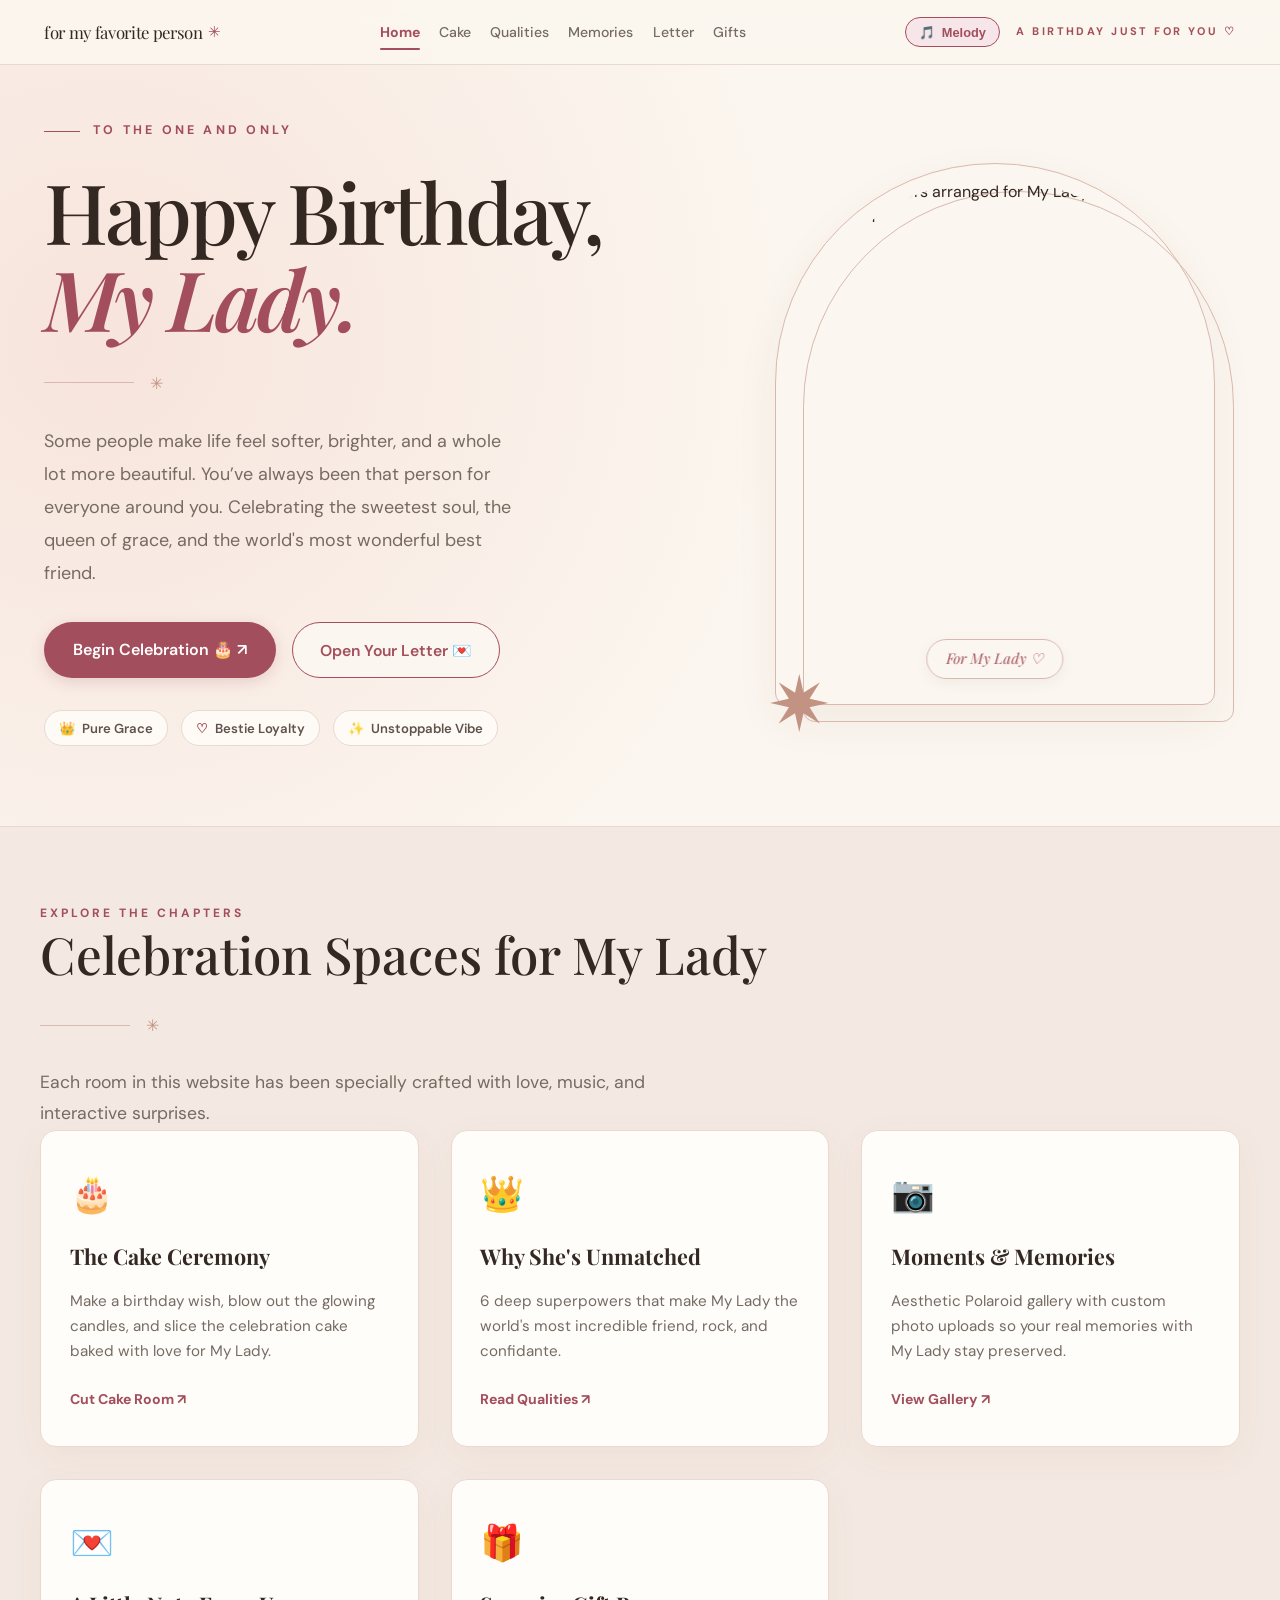
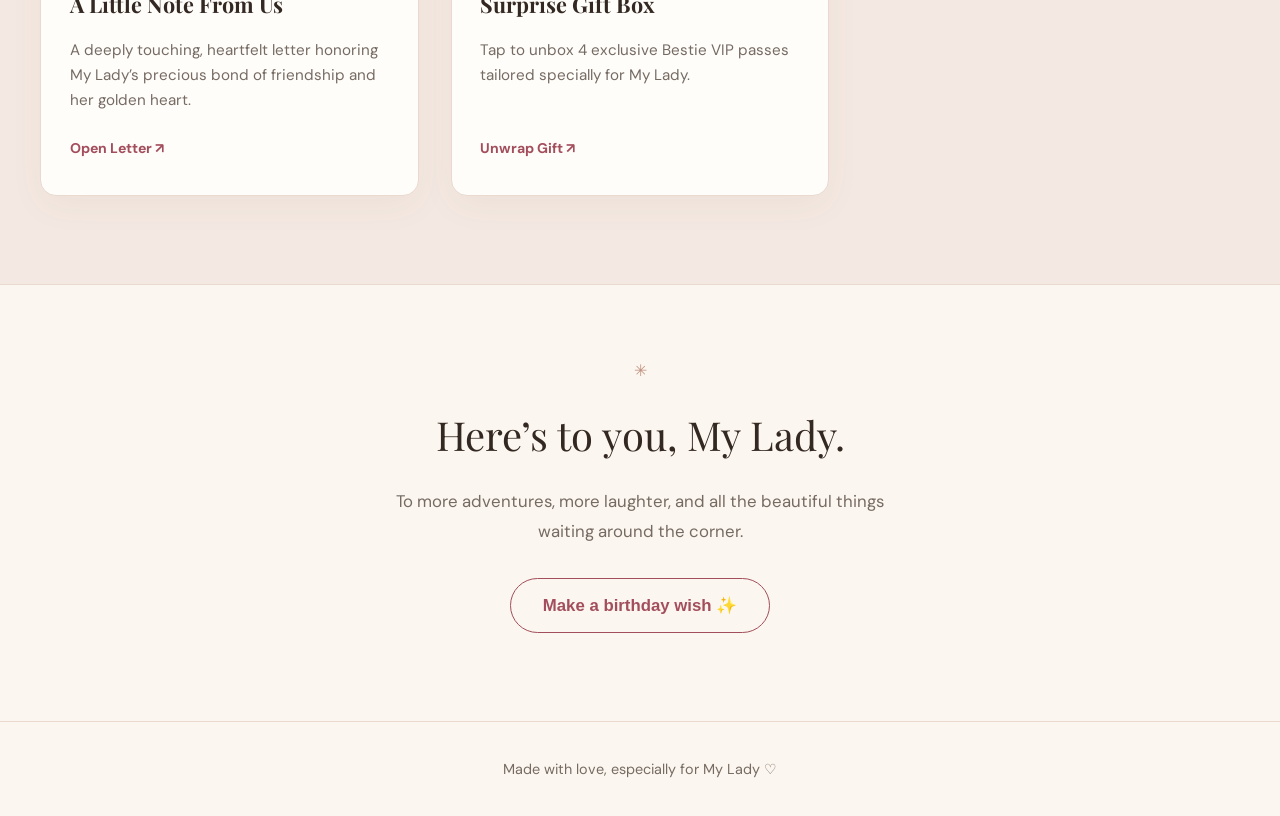
==== index.html @ 74919d21 "Remove wishing wall section and update navigation and finale" ====
<!DOCTYPE html>
<html lang="en">
<head>
  <meta charset="UTF-8">
  <meta name="viewport" content="width=device-width, initial-scale=1.0">
  <title>Happy Birthday, My Lady ✳</title>
  <link rel="preconnect" href="https://fonts.googleapis.com">
  <link rel="preconnect" href="https://fonts.gstatic.com" crossorigin>
  <link href="https://fonts.googleapis.com/css2?family=DM+Sans:ital,wght@0,400;0,500;0,600;0,700;1,400&family=Playfair+Display:ital,wght@0,400;0,500;0,600;0,700;1,400;1,600&family=Great+Vibes&display=swap" rel="stylesheet">
  <link rel="stylesheet" href="style.css">
</head>
<body class="page-body">

  <!-- Confetti Canvas -->
  <canvas id="confettiCanvas"></canvas>

  <div class="page-shell">
    <!-- Header -->
    <header class="site-header">
      <div class="header-inner">
        <a href="index.html" class="wordmark">
          <span class="display">for my favorite person</span>
          <span class="ornament-inline">✳</span>
        </a>
        
        <nav class="nav-menu">
          <a href="index.html" class="active">Home</a>
          <a href="cake.html">Cake</a>
          <a href="reasons.html">Qualities</a>
          <a href="gallery.html">Memories</a>
          <a href="letter.html">Letter</a>
          <a href="gifts.html">Gifts</a>
        </nav>

        <div class="header-actions">
          <button id="musicToggleBtn" class="btn-music" title="Play Birthday Music" aria-label="Toggle Music">
            <span id="musicIcon">🎵</span>
            <span class="music-label">Melody</span>
            <span class="sound-wave" id="soundWave">
              <span></span><span></span><span></span><span></span>
            </span>
          </button>
          <span class="header-occasion">A birthday just for you ♡</span>
        </div>
      </div>
    </header>

    <main>
      <!-- Hero Section -->
      <section class="hero-section" aria-labelledby="hero-title">
        <div class="hero-left">
          <div class="eyebrow-container">
            <span class="eyebrow-line" aria-hidden="true"></span>
            <p class="hero-eyebrow">To the one and only</p>
          </div>

          <h1 id="hero-title" class="display hero-title">
            Happy Birthday, <br>
            <span class="highlight-title">My Lady.</span>
          </h1>

          <div class="divider-ornament" aria-hidden="true">
            <span class="divider-line"></span>
            <span class="ornament">✳</span>
          </div>

          <p class="hero-description">
            Some people make life feel softer, brighter, and a whole lot more beautiful. You’ve always been that person for everyone around you. Celebrating the sweetest soul, the queen of grace, and the world's most wonderful best friend.
          </p>

          <div class="hero-actions">
            <a href="cake.html" class="btn-primary">
              Begin Celebration 🎂 ↗
            </a>
            <a href="letter.html" class="btn-outline">
              Open Your Letter 💌
            </a>
          </div>

          <!-- Feature Highlights / Badges -->
          <div class="hero-stats">
            <div class="stat-pill">
              <span class="stat-icon">👑</span>
              <span class="stat-text">Pure Grace</span>
            </div>
            <div class="stat-pill">
              <span class="stat-icon">♡</span>
              <span class="stat-text">Bestie Loyalty</span>
            </div>
            <div class="stat-pill">
              <span class="stat-icon">✨</span>
              <span class="stat-text">Unstoppable Vibe</span>
            </div>
          </div>
        </div>

        <div class="hero-right">
          <div class="photo-frame-container">
            <div class="photo-frame">
              <img 
                src="https://images.pexels.com/photos/931177/pexels-photo-931177.jpeg?auto=compress&cs=tinysrgb&w=1280" 
                alt="Soft pink flowers arranged for My Lady's birthday celebration" 
                class="hero-photo"
              >
              <div class="photo-badge">
                <span>For My Lady ♡</span>
              </div>
            </div>
            <span class="floating-star-ornament" aria-hidden="true">✷</span>
          </div>
        </div>
      </section>

      <!-- Celebration Chapters Hub -->
      <section class="hub-section">
        <div class="section-container">
          <div class="section-header">
            <span class="section-kicker">EXPLORE THE CHAPTERS</span>
            <h2 class="display section-title">Celebration Spaces for My Lady</h2>
            <div class="divider-ornament">
              <span class="divider-line"></span>
              <span class="ornament">✳</span>
            </div>
            <p class="section-subtitle">
              Each room in this website has been specially crafted with love, music, and interactive surprises.
            </p>
          </div>

          <div class="hub-grid">
            <!-- Room 1 -->
            <a href="cake.html" class="hub-card">
              <span class="hub-card-icon">🎂</span>
              <h3 class="display hub-card-title">The Cake Ceremony</h3>
              <p class="hub-card-desc">
                Make a birthday wish, blow out the glowing candles, and slice the celebration cake baked with love for My Lady.
              </p>
              <span class="hub-card-action">Cut Cake Room ↗</span>
            </a>

            <!-- Room 2 -->
            <a href="reasons.html" class="hub-card">
              <span class="hub-card-icon">👑</span>
              <h3 class="display hub-card-title">Why She's Unmatched</h3>
              <p class="hub-card-desc">
                6 deep superpowers that make My Lady the world's most incredible friend, rock, and confidante.
              </p>
              <span class="hub-card-action">Read Qualities ↗</span>
            </a>

            <!-- Room 3 -->
            <a href="gallery.html" class="hub-card">
              <span class="hub-card-icon">📷</span>
              <h3 class="display hub-card-title">Moments & Memories</h3>
              <p class="hub-card-desc">
                Aesthetic Polaroid gallery with custom photo uploads so your real memories with My Lady stay preserved.
              </p>
              <span class="hub-card-action">View Gallery ↗</span>
            </a>

            <!-- Room 4 -->
            <a href="letter.html" class="hub-card">
              <span class="hub-card-icon">💌</span>
              <h3 class="display hub-card-title">A Little Note From Us</h3>
              <p class="hub-card-desc">
                A deeply touching, heartfelt letter honoring My Lady’s precious bond of friendship and her golden heart.
              </p>
              <span class="hub-card-action">Open Letter ↗</span>
            </a>

            <!-- Room 5 -->
            <a href="gifts.html" class="hub-card">
              <span class="hub-card-icon">🎁</span>
              <h3 class="display hub-card-title">Surprise Gift Box</h3>
              <p class="hub-card-desc">
                Tap to unbox 4 exclusive Bestie VIP passes tailored specially for My Lady.
              </p>
              <span class="hub-card-action">Unwrap Gift ↗</span>
            </a>
          </div>
        </div>
      </section>

      <!-- Closing Wish Banner -->
      <section class="closing-banner">
        <div class="section-container text-center">
          <span class="ornament text-5xl" aria-hidden="true">✳</span>
          <h2 class="display closing-title">Here’s to you, My Lady.</h2>
          <p class="closing-desc">
            To more adventures, more laughter, and all the beautiful things waiting around the corner.
          </p>
          <button id="celebrate-button" type="button" class="btn-outline btn-wish-big">
            Make a birthday wish ✨
          </button>
        </div>
      </section>
    </main>

    <!-- Footer -->
    <footer class="site-footer">
      <div class="footer-inner">
        <p class="footer-note">Made with love, especially for My Lady ♡</p>
      </div>
    </footer>
  </div>

  <script src="script.js"></script>
</body>
</html>
---- style.css ----
/* ==========================================================================
   Happy Birthday, My Lady - Multi-Page Editorial Theme
   Palette: Warm Linen, Cream Paper, Vintage Dusty Rose (#a34e5c), Espresso Ink (#342822)
   ========================================================================== */

:root {
  --ink: #342822;
  --muted: #766b63;
  --muted-dark: #5f524b;
  --rose: #a34e5c;
  --rose-hover: #8f3f4c;
  --rose-soft: #f7e6e9;
  --cream: #fbf6ef;
  --cream-paper: #fffdf9;
  --cream-section: #f4e9e2;
  --line: #e9d9cf;
  --line-strong: #d9b9af;
  --ornament-gold: #c29282;
  --sand: #f4e8db;
  --peach: #f7e4dc;

  --font-serif: 'Playfair Display', Georgia, serif;
  --font-sans: 'DM Sans', -apple-system, BlinkMacSystemFont, 'Segoe UI', Roboto, sans-serif;
  --font-hand: 'Great Vibes', cursive;

  --shadow-subtle: 0 10px 35px rgba(103, 58, 49, 0.05);
  --shadow-letter: 0 24px 75px rgba(103, 58, 49, 0.075);
  --shadow-card: 0 16px 45px rgba(84, 53, 44, 0.06);
}

* {
  margin: 0;
  padding: 0;
  box-sizing: border-box;
}

html {
  scroll-behavior: smooth;
  font-family: var(--font-sans);
  background-color: var(--cream);
  color: var(--ink);
}

body.page-body {
  margin: 0;
  color: var(--ink);
  background-color: var(--cream);
  overflow-x: hidden;
  line-height: 1.6;
}

.page-shell {
  width: 100%;
  min-height: 100vh;
  background-color: var(--cream);
  background-image: radial-gradient(circle at 8% 14%, var(--peach) 0, transparent 29%),
                    radial-gradient(circle at 94% 72%, var(--sand) 0, transparent 34%);
  position: relative;
  display: flex;
  flex-direction: column;
}

/* Typography Helpers */
.display {
  font-family: var(--font-serif);
}

.ornament {
  font-family: var(--font-serif);
  color: var(--ornament-gold);
}

.ornament-inline {
  color: var(--rose);
  font-size: 0.9em;
  margin-left: 0.35rem;
}

/* Canvas Confetti */
#confettiCanvas {
  position: fixed;
  inset: 0;
  width: 100vw;
  height: 100vh;
  pointer-events: none;
  z-index: 9999;
}

/* DOM Falling Confetti Pieces */
.confetti-piece {
  position: fixed;
  top: -25px;
  width: 9px;
  height: 15px;
  z-index: 9999;
  pointer-events: none;
  animation: fall var(--duration) linear forwards;
}

@keyframes fall {
  to {
    transform: translate3d(var(--drift), calc(100vh + 60px), 0) rotate(var(--spin));
    opacity: 0;
  }
}

/* ==========================================================================
   Header & Navigation
   ========================================================================== */
.site-header {
  width: 100%;
  position: sticky;
  top: 0;
  z-index: 100;
  background: rgba(251, 246, 239, 0.94);
  backdrop-filter: blur(14px);
  -webkit-backdrop-filter: blur(14px);
  border-bottom: 1px solid var(--line);
}

.header-inner {
  max-width: 1240px;
  margin: 0 auto;
  padding: 1rem 1.5rem;
  display: flex;
  align-items: center;
  justify-content: space-between;
  gap: 1.5rem;
}

.wordmark {
  font-size: 1.05rem;
  color: var(--ink);
  letter-spacing: -0.02em;
  display: flex;
  align-items: center;
  text-decoration: none;
}

.nav-menu {
  display: flex;
  align-items: center;
  gap: 1.2rem;
}

.nav-menu a {
  color: var(--muted);
  text-decoration: none;
  font-size: 0.88rem;
  font-weight: 500;
  transition: all 0.2s ease;
  position: relative;
  padding: 0.3rem 0;
}

.nav-menu a:hover {
  color: var(--rose);
}

.nav-menu a.active {
  color: var(--rose);
  font-weight: 700;
}

.nav-menu a.active::after {
  content: '';
  position: absolute;
  bottom: -2px;
  left: 0;
  right: 0;
  height: 2px;
  background: var(--rose);
  border-radius: 2px;
}

.header-actions {
  display: flex;
  align-items: center;
  gap: 1rem;
}

.header-occasion {
  text-transform: uppercase;
  letter-spacing: 0.22em;
  font-size: 11px;
  font-weight: 700;
  color: var(--rose);
}

.btn-music {
  display: inline-flex;
  align-items: center;
  gap: 0.4rem;
  background: var(--rose-soft);
  color: var(--rose);
  border: 1px solid var(--rose);
  padding: 0.4rem 0.85rem;
  border-radius: 9999px;
  font-size: 0.8rem;
  font-weight: 600;
  cursor: pointer;
  transition: all 0.2s ease;
}

.btn-music:hover {
  background: var(--rose);
  color: #fff;
}

.sound-wave {
  display: none;
  align-items: flex-end;
  gap: 2px;
  height: 10px;
}

.sound-wave.playing {
  display: flex;
}

.sound-wave span {
  width: 2px;
  background: currentColor;
  border-radius: 1px;
  animation: wavePulse 0.8s infinite ease-in-out;
}

.sound-wave span:nth-child(1) { height: 4px; animation-delay: 0.1s; }
.sound-wave span:nth-child(2) { height: 9px; animation-delay: 0.3s; }
.sound-wave span:nth-child(3) { height: 10px; animation-delay: 0.2s; }
.sound-wave span:nth-child(4) { height: 5px; animation-delay: 0.4s; }

@keyframes wavePulse {
  0%, 100% { transform: scaleY(0.4); }
  50% { transform: scaleY(1.2); }
}

/* ==========================================================================
   Hero Section (Home)
   ========================================================================== */
.hero-section {
  max-width: 1240px;
  margin: 0 auto;
  padding: 3.5rem 1.5rem 5rem;
  display: grid;
  grid-template-columns: 1.15fr 0.85fr;
  align-items: center;
  gap: 3.5rem;
}

.eyebrow-container {
  display: flex;
  align-items: center;
  gap: 0.8rem;
  margin-bottom: 1.6rem;
}

.eyebrow-line {
  height: 1px;
  width: 36px;
  background-color: var(--rose);
}

.hero-eyebrow {
  text-transform: uppercase;
  letter-spacing: 0.26em;
  font-size: 0.78rem;
  font-weight: 700;
  color: var(--rose);
}

.hero-title {
  font-size: clamp(3rem, 6.5vw, 5.5rem);
  line-height: 1.05;
  letter-spacing: -0.04em;
  color: var(--ink);
  font-weight: 500;
}

.highlight-title {
  color: var(--rose);
  font-style: italic;
  font-weight: 600;
}

.divider-ornament {
  display: flex;
  align-items: center;
  gap: 1rem;
  margin: 1.8rem 0;
}

.divider-line {
  height: 1px;
  width: 90px;
  background-color: var(--line-strong);
}

.hero-description {
  max-width: 480px;
  font-size: 1.12rem;
  line-height: 1.85;
  color: var(--muted);
  margin-bottom: 2rem;
}

.hero-actions {
  display: flex;
  align-items: center;
  gap: 1rem;
  flex-wrap: wrap;
}

.btn-primary {
  background: var(--rose);
  color: #fff;
  text-decoration: none;
  padding: 0.95rem 1.8rem;
  border-radius: 9999px;
  font-weight: 600;
  font-size: 1rem;
  border: none;
  cursor: pointer;
  display: inline-flex;
  align-items: center;
  justify-content: center;
  transition: transform 0.2s ease, background-color 0.2s ease, box-shadow 0.2s ease;
  box-shadow: 0 4px 15px rgba(163, 78, 92, 0.2);
}

.btn-primary:hover:not(:disabled) {
  background: var(--rose-hover);
  transform: translateY(-2px);
  box-shadow: 0 6px 20px rgba(163, 78, 92, 0.3);
}

.btn-primary:disabled {
  opacity: 0.45;
  cursor: not-allowed;
  transform: none;
}

.btn-outline {
  background: var(--cream);
  color: var(--rose);
  text-decoration: none;
  padding: 0.9rem 1.7rem;
  border-radius: 9999px;
  font-weight: 600;
  font-size: 0.98rem;
  border: 1px solid var(--rose);
  cursor: pointer;
  display: inline-flex;
  align-items: center;
  justify-content: center;
  transition: all 0.2s ease;
}

.btn-outline:hover:not(:disabled) {
  background: var(--rose);
  color: #fff;
  transform: translateY(-2px);
}

.btn-outline:disabled {
  opacity: 0.45;
  cursor: not-allowed;
  transform: none;
}

.btn-text {
  background: transparent;
  color: var(--muted);
  border: none;
  font-weight: 600;
  cursor: pointer;
  padding: 0.6rem 1rem;
  font-size: 0.9rem;
  transition: color 0.2s ease;
}

.btn-text:hover {
  color: var(--ink);
}

.hero-stats {
  display: flex;
  gap: 0.8rem;
  margin-top: 2rem;
  flex-wrap: wrap;
}

.stat-pill {
  display: inline-flex;
  align-items: center;
  gap: 0.4rem;
  background: rgba(255, 253, 249, 0.85);
  border: 1px solid var(--line);
  padding: 0.4rem 0.9rem;
  border-radius: 9999px;
  font-size: 0.82rem;
  font-weight: 600;
  color: var(--muted-dark);
}

.stat-icon {
  color: var(--rose);
}

/* Arched Photo Frame */
.photo-frame-container {
  position: relative;
  max-width: 440px;
  margin: 0 auto;
}

.photo-frame {
  position: relative;
  padding: 15px;
  border: 1px solid var(--line-strong);
  border-radius: 220px 220px 12px 12px;
  background: var(--cream);
  box-shadow: var(--shadow-card);
}

.photo-frame::before {
  content: "";
  position: absolute;
  inset: 27px -20px -18px 27px;
  border: 1px solid var(--line-strong);
  border-radius: 220px 220px 12px 12px;
  z-index: 0;
  pointer-events: none;
}

.hero-photo {
  position: relative;
  z-index: 1;
  width: 100%;
  aspect-ratio: 4 / 5;
  object-fit: cover;
  border-radius: 210px 210px 5px 5px;
  display: block;
}

.photo-badge {
  position: absolute;
  bottom: 25px;
  left: 50%;
  transform: translateX(-50%);
  background: rgba(251, 246, 239, 0.95);
  backdrop-filter: blur(8px);
  border: 1px solid var(--line-strong);
  padding: 0.45rem 1.2rem;
  border-radius: 9999px;
  font-family: var(--font-serif);
  font-style: italic;
  font-size: 0.92rem;
  color: var(--rose);
  z-index: 2;
  box-shadow: 0 4px 15px rgba(0, 0, 0, 0.05);
}

.floating-star-ornament {
  position: absolute;
  bottom: -3.5rem;
  left: -0.5rem;
  font-family: var(--font-serif);
  font-size: 4.8rem;
  color: var(--ornament-gold);
  user-select: none;
  pointer-events: none;
}

/* ==========================================================================
   Hub / Explore Cards on Home Page
   ========================================================================== */
.hub-section {
  padding: 4.5rem 1.5rem 5.5rem;
  background: var(--cream-section);
  border-top: 1px solid var(--line);
}

.hub-grid {
  display: grid;
  grid-template-columns: repeat(auto-fit, minmax(310px, 1fr));
  gap: 2rem;
}

.hub-card {
  background: var(--cream-paper);
  border: 1px solid var(--line);
  border-radius: 16px;
  padding: 2.2rem 1.8rem;
  display: flex;
  flex-direction: column;
  gap: 1rem;
  text-decoration: none;
  color: inherit;
  box-shadow: var(--shadow-subtle);
  transition: transform 0.3s ease, border-color 0.3s ease, box-shadow 0.3s ease;
  position: relative;
}

.hub-card:hover {
  transform: translateY(-6px);
  border-color: var(--rose);
  box-shadow: var(--shadow-card);
}

.hub-card-icon {
  font-size: 2.2rem;
}

.hub-card-title {
  font-size: 1.35rem;
  color: var(--ink);
}

.hub-card-desc {
  font-size: 0.95rem;
  color: var(--muted);
  line-height: 1.65;
  flex-grow: 1;
}

.hub-card-action {
  font-size: 0.88rem;
  font-weight: 700;
  color: var(--rose);
  display: flex;
  align-items: center;
  gap: 0.3rem;
  margin-top: 0.5rem;
}

/* ==========================================================================
   Page Headers for Dedicated Subpages
   ========================================================================== */
.page-hero {
  padding: 4rem 1.5rem 3.5rem;
  text-align: center;
}

.page-hero .section-container {
  display: flex;
  flex-direction: column;
  align-items: center;
}

.section-kicker {
  text-transform: uppercase;
  letter-spacing: 0.25em;
  font-size: 0.75rem;
  font-weight: 700;
  color: var(--rose);
  margin-bottom: 0.6rem;
}

.section-title {
  font-size: clamp(2.2rem, 4.2vw, 3.2rem);
  line-height: 1.15;
  color: var(--ink);
  font-weight: 500;
}

.section-subtitle {
  font-size: 1.1rem;
  color: var(--muted);
  line-height: 1.8;
  max-width: 620px;
  margin-top: 0.5rem;
}

.section-content {
  padding: 0 1.5rem 5rem;
}

.section-container {
  max-width: 1200px;
  margin: 0 auto;
}

.max-w-letter {
  max-width: 780px;
}

/* ==========================================================================
   Page Walkthrough Navigation Bar (Prev / Next Chapters)
   ========================================================================== */
.chapter-nav {
  margin-top: 4.5rem;
  padding-top: 2.5rem;
  border-top: 1px solid var(--line);
  display: flex;
  align-items: center;
  justify-content: space-between;
  gap: 1rem;
  flex-wrap: wrap;
}

.btn-chapter-prev,
.btn-chapter-next {
  display: inline-flex;
  align-items: center;
  gap: 0.5rem;
  text-decoration: none;
  font-size: 0.95rem;
  font-weight: 600;
  padding: 0.75rem 1.5rem;
  border-radius: 9999px;
  transition: all 0.2s ease;
}

.btn-chapter-prev {
  color: var(--muted-dark);
  background: var(--cream-paper);
  border: 1px solid var(--line);
}

.btn-chapter-prev:hover {
  border-color: var(--rose);
  color: var(--rose);
  transform: translateX(-3px);
}

.btn-chapter-next {
  color: #fff;
  background: var(--rose);
  border: 1px solid var(--rose);
  margin-left: auto;
}

.btn-chapter-next:hover {
  background: var(--rose-hover);
  transform: translateX(3px);
  box-shadow: 0 4px 15px rgba(163, 78, 92, 0.25);
}

/* ==========================================================================
   Cake Ceremony Layout
   ========================================================================== */
.cake-card {
  background: var(--cream-paper);
  border: 1px solid var(--line);
  border-radius: 20px;
  padding: 3rem 2.5rem;
  box-shadow: var(--shadow-card);
  display: grid;
  grid-template-columns: 1fr 1fr;
  align-items: center;
  gap: 3.5rem;
}

.cake-display {
  position: relative;
  display: flex;
  flex-direction: column;
  align-items: center;
  justify-content: flex-end;
  height: 360px;
}

.cake-plate {
  position: relative;
  display: flex;
  flex-direction: column;
  align-items: center;
  width: 300px;
}

.cake-plate::after {
  content: '';
  position: absolute;
  bottom: -15px;
  width: 320px;
  height: 25px;
  background: radial-gradient(ellipse at center, rgba(163, 78, 92, 0.25) 0%, rgba(103, 58, 49, 0.08) 60%, transparent 80%);
  border-radius: 50%;
  z-index: 1;
}

.cake-tier {
  position: relative;
  border-radius: 8px 8px 6px 6px;
  box-shadow: inset 0 2px 4px rgba(255, 255, 255, 0.5), 0 6px 15px rgba(103, 58, 49, 0.12);
  transition: all 0.3s ease;
}

.tier-top {
  width: 135px;
  height: 80px;
  background: linear-gradient(180deg, #f7d6dc 0%, #e8a7b3 100%);
  z-index: 5;
  display: flex;
  flex-direction: column;
  align-items: center;
  justify-content: flex-end;
  padding-bottom: 8px;
}

.tier-frosting {
  font-family: var(--font-hand);
  font-size: 1.4rem;
  color: #fff;
  text-shadow: 0 1px 3px rgba(103, 58, 49, 0.3);
}

.icing-dripping {
  position: absolute;
  top: 0;
  left: 0;
  right: 0;
  height: 16px;
  background: #fffdf9;
  border-radius: 8px 8px 12px 12px;
  box-shadow: 0 2px 4px rgba(103, 58, 49, 0.08);
}

.tier-middle {
  width: 200px;
  height: 75px;
  background: linear-gradient(180deg, #fceddb 0%, #f1cfb3 100%);
  z-index: 4;
  margin-top: -6px;
  display: flex;
  align-items: center;
  justify-content: center;
}

.cream-pearls {
  display: flex;
  gap: 16px;
}

.cream-pearls span {
  width: 12px;
  height: 12px;
  background: #fffdf9;
  border-radius: 50%;
  box-shadow: 0 2px 4px rgba(103, 58, 49, 0.15);
}

.tier-bottom {
  width: 265px;
  height: 90px;
  background: linear-gradient(180deg, #d9a291 0%, #a34e5c 100%);
  z-index: 3;
  margin-top: -6px;
  display: flex;
  align-items: center;
  justify-content: center;
  border-radius: 8px 8px 14px 14px;
}

.gold-ribbon {
  background: rgba(251, 246, 239, 0.85);
  width: 100%;
  padding: 5px 0;
  text-align: center;
  box-shadow: 0 2px 5px rgba(0,0,0,0.06);
}

.gold-ribbon span {
  font-family: var(--font-serif);
  font-size: 0.88rem;
  color: var(--rose);
  font-weight: 600;
  letter-spacing: 0.5px;
}

/* Candles */
.candles-row {
  position: absolute;
  top: -44px;
  display: flex;
  justify-content: center;
  gap: 20px;
  width: 100%;
}

.candle {
  display: flex;
  flex-direction: column;
  align-items: center;
  cursor: pointer;
  transition: transform 0.2s;
}

.candle:hover {
  transform: scale(1.1);
}

.flame {
  width: 13px;
  height: 20px;
  background: radial-gradient(ellipse at bottom, #fff 0%, #ffdf79 30%, #e06045 80%);
  border-radius: 50% 50% 20% 20% / 60% 60% 40% 40%;
  box-shadow: 0 0 14px #ffdf79, 0 0 24px #e06045;
  animation: flameFlicker 0.4s infinite alternate ease-in-out;
  transform-origin: bottom center;
  transition: opacity 0.4s ease, transform 0.4s ease;
}

@keyframes flameFlicker {
  0% { transform: scale(1) rotate(-2deg); opacity: 0.95; }
  100% { transform: scale(1.15) rotate(3deg); opacity: 1; }
}

.candle.blown-out .flame {
  opacity: 0;
  transform: scale(0.1);
  pointer-events: none;
}

.wick {
  width: 2px;
  height: 5px;
  background: #342822;
}

.wax {
  width: 9px;
  height: 26px;
  background: repeating-linear-gradient(45deg, #fffdf9, #fffdf9 4px, #a34e5c 4px, #a34e5c 8px);
  border-radius: 3px;
}

.knife-element {
  position: absolute;
  top: 40px;
  right: 20px;
  font-size: 3rem;
  opacity: 0;
  transform: rotate(-45deg) scale(0.8);
  transition: all 0.6s cubic-bezier(0.175, 0.885, 0.32, 1.275);
  pointer-events: none;
  z-index: 10;
}

.knife-element.cutting {
  opacity: 1;
  top: 110px;
  right: 120px;
  transform: rotate(25deg) scale(1.1);
}

.cake-slice {
  position: absolute;
  bottom: 15px;
  left: 50%;
  transform: translateX(-50%) scale(0);
  opacity: 0;
  background: var(--cream-paper);
  border: 1px solid var(--rose);
  border-radius: 9999px;
  padding: 0.6rem 1.4rem;
  box-shadow: var(--shadow-card);
  display: flex;
  align-items: center;
  gap: 0.6rem;
  z-index: 20;
  transition: all 0.5s cubic-bezier(0.175, 0.885, 0.32, 1.275);
}

.cake-slice.served {
  transform: translateX(-50%) scale(1);
  opacity: 1;
}

.slice-emoji {
  font-size: 1.4rem;
}

.slice-note {
  font-size: 0.9rem;
  font-family: var(--font-serif);
  font-style: italic;
  font-weight: 600;
  color: var(--rose);
}

.cake-controls {
  display: flex;
  flex-direction: column;
  gap: 1.6rem;
}

.status-banner {
  background: var(--rose-soft);
  border: 1px dashed var(--rose);
  border-radius: 12px;
  padding: 1.2rem;
  color: var(--rose);
  font-weight: 600;
  font-size: 1rem;
  text-align: center;
  transition: all 0.3s ease;
}

.cake-btn-row {
  display: flex;
  align-items: center;
  gap: 1rem;
  flex-wrap: wrap;
}

.melody-box {
  background: var(--cream);
  border: 1px solid var(--line);
  border-radius: 12px;
  padding: 1.2rem 1.4rem;
  display: flex;
  align-items: center;
  justify-content: space-between;
  gap: 1rem;
}

.melody-text-wrap {
  display: flex;
  align-items: center;
  gap: 0.8rem;
}

.melody-title {
  font-size: 1.05rem;
  color: var(--ink);
}

.melody-sub {
  font-size: 0.82rem;
  color: var(--muted);
}

.btn-pill-small {
  background: var(--cream-paper);
  color: var(--rose);
  border: 1px solid var(--rose);
  padding: 0.45rem 1rem;
  border-radius: 9999px;
  font-weight: 600;
  font-size: 0.85rem;
  cursor: pointer;
  white-space: nowrap;
  transition: all 0.2s ease;
}

.btn-pill-small:hover {
  background: var(--rose);
  color: #fff;
}

/* ==========================================================================
   Qualities Grid
   ========================================================================== */
.qualities-grid {
  display: grid;
  grid-template-columns: repeat(auto-fit, minmax(320px, 1fr));
  gap: 2rem;
}

.quality-card {
  background: var(--cream-paper);
  border: 1px solid var(--line);
  border-radius: 16px;
  padding: 2.2rem 2rem;
  display: flex;
  flex-direction: column;
  gap: 1rem;
  box-shadow: var(--shadow-subtle);
  transition: transform 0.3s ease, box-shadow 0.3s ease, border-color 0.3s ease;
}

.quality-card:hover {
  transform: translateY(-5px);
  border-color: var(--line-strong);
  box-shadow: var(--shadow-card);
}

.quality-icon {
  width: 48px;
  height: 48px;
  border-radius: 50%;
  background: var(--rose-soft);
  color: var(--rose);
  display: flex;
  align-items: center;
  justify-content: center;
  font-size: 1.4rem;
}

.quality-title {
  font-size: 1.35rem;
  color: var(--ink);
}

.quality-text {
  color: var(--muted);
  font-size: 0.95rem;
  line-height: 1.7;
  flex-grow: 1;
}

.quality-tag {
  align-self: flex-start;
  font-size: 0.75rem;
  font-weight: 700;
  text-transform: uppercase;
  letter-spacing: 0.12em;
  color: var(--rose);
  background: var(--rose-soft);
  padding: 0.3rem 0.8rem;
  border-radius: 9999px;
}

/* ==========================================================================
   Gallery & Polaroids
   ========================================================================== */
.gallery-upload-box {
  display: flex;
  flex-direction: column;
  align-items: center;
  gap: 0.5rem;
  margin-bottom: 3rem;
}

.btn-outline-upload {
  background: var(--cream-paper);
  border: 1px dashed var(--rose);
  color: var(--rose);
  padding: 0.75rem 1.6rem;
  border-radius: 9999px;
  font-weight: 600;
  font-size: 0.95rem;
  cursor: pointer;
  transition: all 0.2s ease;
  display: inline-flex;
  align-items: center;
  gap: 0.5rem;
}

.btn-outline-upload:hover {
  background: var(--rose-soft);
  transform: translateY(-2px);
}

.upload-note {
  font-size: 0.85rem;
  color: var(--muted);
}

.polaroid-grid {
  display: grid;
  grid-template-columns: repeat(auto-fit, minmax(250px, 1fr));
  gap: 2.5rem 2rem;
}

.polaroid-card {
  background: #ffffff;
  color: var(--ink);
  padding: 12px 12px 20px;
  border: 1px solid var(--line);
  border-radius: 4px;
  box-shadow: 0 12px 30px rgba(103, 58, 49, 0.08);
  transition: all 0.35s ease;
  position: relative;
  cursor: pointer;
}

.polaroid-card.tilt-left { transform: rotate(-2deg); }
.polaroid-card.tilt-right { transform: rotate(2deg); }

.polaroid-card:hover {
  transform: rotate(0deg) scale(1.03) translateY(-6px);
  box-shadow: var(--shadow-card);
  border-color: var(--line-strong);
  z-index: 5;
}

.tape-strip {
  position: absolute;
  top: -12px;
  left: 50%;
  transform: translateX(-50%);
  width: 75px;
  height: 22px;
  background: rgba(233, 217, 207, 0.75);
  backdrop-filter: blur(2px);
  border-left: 2px dashed rgba(200, 180, 160, 0.5);
  border-right: 2px dashed rgba(200, 180, 160, 0.5);
  z-index: 2;
}

.polaroid-img-wrapper {
  width: 100%;
  aspect-ratio: 1/1;
  overflow: hidden;
  background: #f4eae4;
}

.polaroid-img-wrapper img {
  width: 100%;
  height: 100%;
  object-fit: cover;
  display: block;
}

.polaroid-placeholder {
  width: 100%;
  height: 100%;
  display: flex;
  flex-direction: column;
  align-items: center;
  justify-content: center;
  padding: 1rem;
  text-align: center;
  gap: 0.6rem;
}

.bg-blush-rose { background: linear-gradient(135deg, #fcecee 0%, #fad4dc 100%); }
.bg-warm-sand  { background: linear-gradient(135deg, #faece1 0%, #f4d6c4 100%); }
.bg-soft-terracotta { background: linear-gradient(135deg, #f7e6e3 0%, #edd1c9 100%); }
.bg-linen-gold { background: linear-gradient(135deg, #fdf8ee 0%, #faeccf 100%); }

.placeholder-emoji { font-size: 2.8rem; }
.placeholder-text {
  font-family: var(--font-serif);
  font-size: 0.92rem;
  font-weight: 600;
  color: var(--ink);
}

.polaroid-caption {
  margin-top: 14px;
  text-align: center;
}

.caption-text {
  font-family: var(--font-hand);
  font-size: 1.45rem;
  color: var(--ink);
}

.caption-author {
  display: block;
  font-size: 0.72rem;
  color: var(--muted);
  margin-top: 3px;
  font-weight: 600;
}

/* ==========================================================================
   Editorial Letter Card
   ========================================================================== */
.letter-card {
  background: var(--cream-paper);
  border: 1px solid #eadbd2;
  box-shadow: var(--shadow-letter);
  padding: 3rem 2rem;
}

@media (min-width: 640px) { .letter-card { padding: 4rem 3.5rem; } }
@media (min-width: 768px) { .letter-card { padding: 5rem 5rem; } }

.letter-kicker {
  text-transform: uppercase;
  letter-spacing: 0.27em;
  font-size: 12px;
  font-weight: 700;
  color: var(--rose);
  margin-bottom: 2rem;
}

.letter-title {
  font-size: clamp(2rem, 3.5vw, 2.6rem);
  line-height: 1.15;
  color: var(--ink);
  font-weight: 400;
  margin-bottom: 1.5rem;
}

.letter-divider {
  margin-bottom: 2rem;
}

.letter-body {
  font-size: 1rem;
  line-height: 2;
  color: var(--muted-dark);
}

.letter-p {
  margin-bottom: 1.5rem;
}

.letter-signature {
  font-style: italic;
  font-size: 1.35rem;
  color: var(--rose);
  margin-top: 2.5rem;
  line-height: 1.6;
}

/* ==========================================================================
   Gift Box & Passes
   ========================================================================== */
.gift-box-area {
  display: flex;
  flex-direction: column;
  align-items: center;
  gap: 3rem;
}

.gift-box-wrapper {
  display: flex;
  flex-direction: column;
  align-items: center;
  cursor: pointer;
  outline: none;
}

.gift-box {
  position: relative;
  width: 160px;
  height: 160px;
  transition: transform 0.3s cubic-bezier(0.175, 0.885, 0.32, 1.275);
}

.gift-box:hover {
  transform: scale(1.06) rotate(1deg);
}

.box-lid {
  position: absolute;
  top: 0;
  left: -5px;
  width: 170px;
  height: 40px;
  background: linear-gradient(135deg, #a34e5c 0%, #8f3f4c 100%);
  border-radius: 6px;
  box-shadow: 0 4px 15px rgba(103, 58, 49, 0.2);
  z-index: 3;
  transition: transform 0.6s cubic-bezier(0.175, 0.885, 0.32, 1.275);
}

.ribbon-bow {
  position: absolute;
  top: -26px;
  left: 50%;
  transform: translateX(-50%);
  font-size: 2.4rem;
}

.box-body {
  position: absolute;
  bottom: 0;
  left: 0;
  width: 160px;
  height: 125px;
  background: linear-gradient(135deg, #c26978 0%, #a34e5c 100%);
  border-radius: 4px 4px 10px 10px;
  box-shadow: 0 12px 30px rgba(103, 58, 49, 0.25);
  display: flex;
  align-items: center;
  justify-content: center;
  overflow: hidden;
}

.ribbon-v {
  position: absolute;
  top: 0;
  bottom: 0;
  left: 50%;
  transform: translateX(-50%);
  width: 24px;
  background: #fceddb;
}

.ribbon-h {
  position: absolute;
  top: 50%;
  left: 0;
  right: 0;
  transform: translateY(-50%);
  height: 24px;
  background: #fceddb;
}

.gift-tag {
  position: relative;
  z-index: 2;
  background: var(--cream-paper);
  color: var(--rose);
  font-family: var(--font-serif);
  font-size: 0.82rem;
  font-weight: 600;
  padding: 0.3rem 0.8rem;
  border-radius: 9999px;
  border: 1px solid var(--rose);
}

.gift-box.opened .box-lid {
  transform: translateY(-55px) rotate(-12deg);
}

.tap-hint {
  margin-top: 1.2rem;
  font-size: 0.95rem;
  font-weight: 600;
  color: var(--rose);
}

.coupons-container {
  width: 100%;
  display: none;
  animation: fadeInRise 0.6s ease forwards;
}

.coupons-container.visible {
  display: block;
}

.coupons-header {
  text-align: center;
  margin-bottom: 2rem;
}

.coupons-heading {
  font-size: 1.6rem;
  color: var(--ink);
  margin-top: 0.4rem;
}

.coupons-grid {
  display: grid;
  grid-template-columns: repeat(auto-fit, minmax(260px, 1fr));
  gap: 1.5rem;
}

.coupon-card {
  background: var(--cream-paper);
  border: 1px dashed var(--line-strong);
  border-radius: 12px;
  padding: 1.8rem 1.5rem;
  position: relative;
  box-shadow: var(--shadow-subtle);
  transition: all 0.3s ease;
}

.coupon-card:hover {
  transform: translateY(-4px);
  border-color: var(--rose);
  box-shadow: var(--shadow-card);
}

.coupon-tag {
  position: absolute;
  top: 14px;
  right: 14px;
  font-size: 0.7rem;
  font-weight: 700;
  letter-spacing: 0.1em;
  background: var(--rose-soft);
  color: var(--rose);
  padding: 0.2rem 0.6rem;
  border-radius: 9999px;
}

.coupon-icon {
  font-size: 2rem;
  margin-bottom: 0.8rem;
}

.coupon-title {
  font-size: 1.18rem;
  color: var(--ink);
  margin-bottom: 0.5rem;
}

.coupon-desc {
  font-size: 0.9rem;
  color: var(--muted);
  line-height: 1.6;
  margin-bottom: 1rem;
}

.coupon-status {
  font-size: 0.8rem;
  font-weight: 600;
  color: var(--rose);
}

@keyframes fadeInRise {
  from { opacity: 0; transform: translateY(20px); }
  to { opacity: 1; transform: translateY(0); }
}

/* ==========================================================================
   Wishing Wall
   ========================================================================== */
.wish-form-wrapper {
  background: var(--cream-paper);
  border: 1px solid var(--line);
  border-radius: 16px;
  padding: 2rem;
  max-width: 680px;
  margin: 0 auto 3.5rem;
  box-shadow: var(--shadow-subtle);
}

.wish-form {
  display: flex;
  flex-direction: column;
  gap: 1.2rem;
}

.form-grid {
  display: grid;
  grid-template-columns: 2fr 1fr;
  gap: 1rem;
}

.form-field {
  display: flex;
  flex-direction: column;
  gap: 0.4rem;
}

.form-field label {
  font-size: 0.85rem;
  font-weight: 600;
  color: var(--muted);
}

.form-field input,
.form-field select,
.form-field textarea {
  background: #ffffff;
  border: 1px solid var(--line);
  border-radius: 8px;
  padding: 0.75rem 1rem;
  color: var(--ink);
  font-family: var(--font-sans);
  font-size: 0.95rem;
  outline: none;
  transition: border-color 0.2s ease, box-shadow 0.2s ease;
}

.form-field input:focus,
.form-field select:focus,
.form-field textarea:focus {
  border-color: var(--rose);
  box-shadow: 0 0 0 3px rgba(163, 78, 92, 0.12);
}

.form-submit-btn {
  margin-top: 0.4rem;
}

.wall-board {
  display: grid;
  grid-template-columns: repeat(auto-fill, minmax(280px, 1fr));
  gap: 1.8rem;
}

.wish-note {
  position: relative;
  padding: 1.8rem 1.5rem 1.4rem;
  border-radius: 4px;
  box-shadow: 0 10px 25px rgba(103, 58, 49, 0.08);
  border: 1px solid var(--line);
  display: flex;
  flex-direction: column;
  transition: transform 0.25s ease, box-shadow 0.25s ease;
}

.wish-note:hover {
  transform: scale(1.03) translateY(-4px);
  box-shadow: var(--shadow-card);
  z-index: 5;
}

.note-pin {
  position: absolute;
  top: -8px;
  left: 50%;
  transform: translateX(-50%);
  width: 14px;
  height: 14px;
  border-radius: 50%;
  background: var(--rose);
  box-shadow: 0 2px 4px rgba(103, 58, 49, 0.25);
}

.note-header {
  display: flex;
  justify-content: space-between;
  align-items: center;
  margin-bottom: 0.8rem;
}

.note-author {
  font-family: var(--font-serif);
  font-size: 0.95rem;
  font-weight: 600;
  color: var(--ink);
}

.note-emoji {
  font-size: 1.25rem;
}

.note-message {
  font-family: var(--font-hand);
  font-size: 1.45rem;
  line-height: 1.35;
  color: var(--ink);
  flex-grow: 1;
}

.note-date {
  font-size: 0.75rem;
  color: var(--muted);
  text-align: right;
  margin-top: 0.8rem;
  font-weight: 600;
}

.note-paper-1 { background: #fffdf9; transform: rotate(-1.5deg); }
.note-paper-2 { background: #fbf0ec; transform: rotate(1.8deg); }
.note-paper-3 { background: #f9e9ec; transform: rotate(-2deg); }
.note-paper-4 { background: #fdf5e8; transform: rotate(1.2deg); }
.note-paper-5 { background: #f5ede6; transform: rotate(-1deg); }

/* ==========================================================================
   Closing Wish Banner
   ========================================================================== */
.closing-banner {
  background: var(--cream);
  text-align: center;
  padding: 4.5rem 1.5rem 5.5rem;
  border-top: 1px solid var(--line);
}

.closing-title {
  font-size: clamp(2rem, 3.5vw, 2.5rem);
  color: var(--ink);
  margin-top: 1.2rem;
  margin-bottom: 1.2rem;
  font-weight: 400;
}

.closing-desc {
  max-width: 520px;
  margin: 0 auto 2rem;
  color: var(--muted);
  font-size: 1.05rem;
  line-height: 1.8;
}

.btn-wish-big {
  padding: 1rem 2rem;
  font-size: 1.05rem;
}

/* ==========================================================================
   Footer
   ========================================================================== */
.site-footer {
  width: 100%;
  border-top: 1px solid var(--line);
  background: var(--cream);
  padding: 2.2rem 1.5rem;
  text-align: center;
  margin-top: auto;
}

.footer-inner {
  max-width: 1240px;
  margin: 0 auto;
}

.footer-note {
  font-size: 0.9rem;
  color: var(--muted);
}

/* ==========================================================================
   Lightbox Dialog
   ========================================================================== */
.lightbox-dialog {
  border: none;
  background: transparent;
  padding: 0;
  margin: auto;
  max-width: 90vw;
  max-height: 90vh;
}

.lightbox-dialog::backdrop {
  background: rgba(52, 40, 34, 0.7);
  backdrop-filter: blur(8px);
}

.dialog-content {
  position: relative;
  background: var(--cream-paper);
  border: 1px solid var(--line-strong);
  border-radius: 16px;
  padding: 1.8rem;
  box-shadow: var(--shadow-card);
  max-width: 520px;
}

.dialog-close {
  position: absolute;
  top: 12px;
  right: 14px;
  background: var(--rose-soft);
  border: none;
  color: var(--rose);
  width: 32px;
  height: 32px;
  border-radius: 50%;
  font-size: 1rem;
  cursor: pointer;
  display: flex;
  align-items: center;
  justify-content: center;
}

.dialog-close:hover {
  background: var(--rose);
  color: #fff;
}

/* ==========================================================================
   Responsive Adaptations
   ========================================================================== */
@media (max-width: 900px) {
  .hero-section {
    grid-template-columns: 1fr;
    text-align: center;
    gap: 3rem;
  }

  .eyebrow-container,
  .divider-ornament,
  .hero-description,
  .hero-actions,
  .hero-stats {
    justify-content: center;
    margin-inline: auto;
  }

  .cake-card {
    grid-template-columns: 1fr;
    padding: 2rem 1.5rem;
  }

  .cake-display {
    height: 320px;
  }

  .nav-menu {
    display: none;
  }
}

@media (max-width: 600px) {
  .form-grid {
    grid-template-columns: 1fr;
  }

  .cake-plate {
    transform: scale(0.88);
  }

  .photo-frame {
    border-radius: 180px 180px 12px 12px;
  }

  .photo-frame::before {
    border-radius: 180px 180px 12px 12px;
    right: -11px;
  }

  .hero-photo {
    border-radius: 170px 170px 5px 5px;
  }

  .chapter-nav {
    flex-direction: column;
    align-items: stretch;
  }

  .btn-chapter-prev,
  .btn-chapter-next {
    justify-content: center;
    margin-left: 0;
  }
}

:focus-visible {
  outline: 3px solid var(--rose);
  outline-offset: 4px;
}

@media (prefers-reduced-motion: reduce) {
  *, *::before, *::after {
    animation-duration: 0.01ms !important;
    animation-iteration-count: 1 !important;
    transition-duration: 0.01ms !important;
    scroll-behavior: auto !important;
  }
}
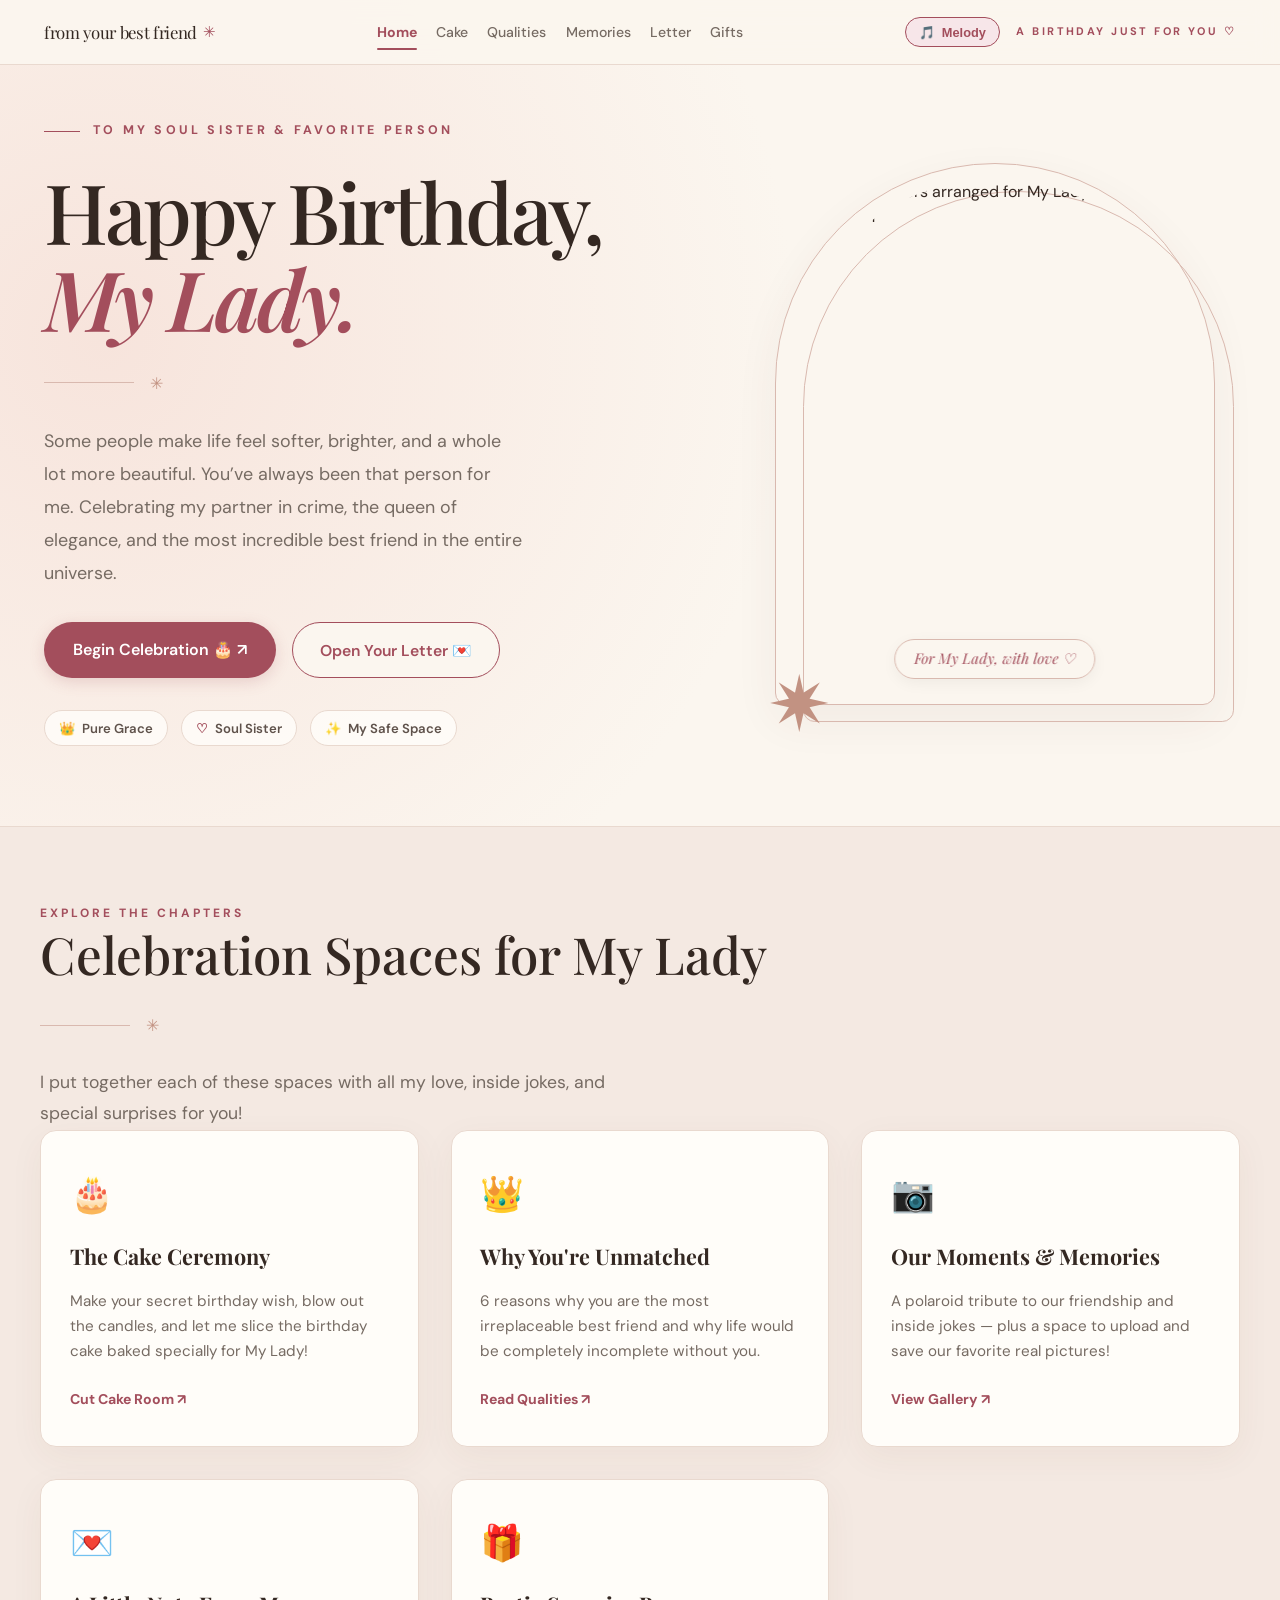
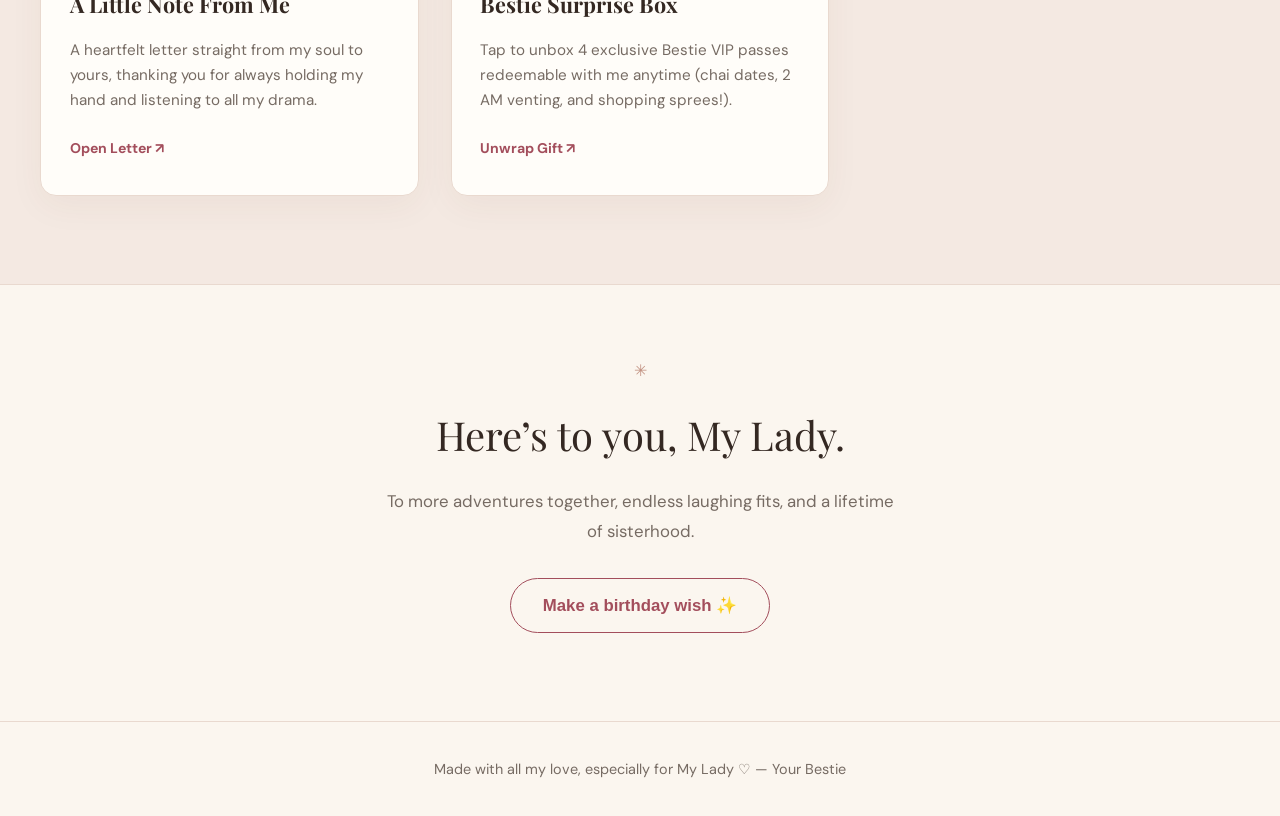
==== commit 5f2588a3: "Update perspective strictly to girlfriend/best friend POV for My Lady" ====
--- a/index.html
+++ b/index.html
@@ -19,7 +19,7 @@
     <header class="site-header">
       <div class="header-inner">
         <a href="index.html" class="wordmark">
-          <span class="display">for my favorite person</span>
+          <span class="display">from your best friend</span>
           <span class="ornament-inline">✳</span>
         </a>
         
@@ -46,12 +46,12 @@
     </header>
 
     <main>
-      <!-- Hero Section -->
+      <!-- Hero Section (Girlfriend to Bestie POV) -->
       <section class="hero-section" aria-labelledby="hero-title">
         <div class="hero-left">
           <div class="eyebrow-container">
             <span class="eyebrow-line" aria-hidden="true"></span>
-            <p class="hero-eyebrow">To the one and only</p>
+            <p class="hero-eyebrow">To my soul sister & favorite person</p>
           </div>
 
           <h1 id="hero-title" class="display hero-title">
@@ -65,7 +65,7 @@
           </div>
 
           <p class="hero-description">
-            Some people make life feel softer, brighter, and a whole lot more beautiful. You’ve always been that person for everyone around you. Celebrating the sweetest soul, the queen of grace, and the world's most wonderful best friend.
+            Some people make life feel softer, brighter, and a whole lot more beautiful. You’ve always been that person for me. Celebrating my partner in crime, the queen of elegance, and the most incredible best friend in the entire universe.
           </p>
 
           <div class="hero-actions">
@@ -85,11 +85,11 @@
             </div>
             <div class="stat-pill">
               <span class="stat-icon">♡</span>
-              <span class="stat-text">Bestie Loyalty</span>
+              <span class="stat-text">Soul Sister</span>
             </div>
             <div class="stat-pill">
               <span class="stat-icon">✨</span>
-              <span class="stat-text">Unstoppable Vibe</span>
+              <span class="stat-text">My Safe Space</span>
             </div>
           </div>
         </div>
@@ -103,7 +103,7 @@
                 class="hero-photo"
               >
               <div class="photo-badge">
-                <span>For My Lady ♡</span>
+                <span>For My Lady, with love ♡</span>
               </div>
             </div>
             <span class="floating-star-ornament" aria-hidden="true">✷</span>
@@ -122,7 +122,7 @@
               <span class="ornament">✳</span>
             </div>
             <p class="section-subtitle">
-              Each room in this website has been specially crafted with love, music, and interactive surprises.
+              I put together each of these spaces with all my love, inside jokes, and special surprises for you!
             </p>
           </div>
 
@@ -132,7 +132,7 @@
               <span class="hub-card-icon">🎂</span>
               <h3 class="display hub-card-title">The Cake Ceremony</h3>
               <p class="hub-card-desc">
-                Make a birthday wish, blow out the glowing candles, and slice the celebration cake baked with love for My Lady.
+                Make your secret birthday wish, blow out the candles, and let me slice the birthday cake baked specially for My Lady!
               </p>
               <span class="hub-card-action">Cut Cake Room ↗</span>
             </a>
@@ -140,9 +140,9 @@
             <!-- Room 2 -->
             <a href="reasons.html" class="hub-card">
               <span class="hub-card-icon">👑</span>
-              <h3 class="display hub-card-title">Why She's Unmatched</h3>
-              <p class="hub-card-desc">
-                6 deep superpowers that make My Lady the world's most incredible friend, rock, and confidante.
+              <h3 class="display hub-card-title">Why You're Unmatched</h3>
+              <p class="hub-card-desc">
+                6 reasons why you are the most irreplaceable best friend and why life would be completely incomplete without you.
               </p>
               <span class="hub-card-action">Read Qualities ↗</span>
             </a>
@@ -150,9 +150,9 @@
             <!-- Room 3 -->
             <a href="gallery.html" class="hub-card">
               <span class="hub-card-icon">📷</span>
-              <h3 class="display hub-card-title">Moments & Memories</h3>
-              <p class="hub-card-desc">
-                Aesthetic Polaroid gallery with custom photo uploads so your real memories with My Lady stay preserved.
+              <h3 class="display hub-card-title">Our Moments & Memories</h3>
+              <p class="hub-card-desc">
+                A polaroid tribute to our friendship and inside jokes — plus a space to upload and save our favorite real pictures!
               </p>
               <span class="hub-card-action">View Gallery ↗</span>
             </a>
@@ -160,9 +160,9 @@
             <!-- Room 4 -->
             <a href="letter.html" class="hub-card">
               <span class="hub-card-icon">💌</span>
-              <h3 class="display hub-card-title">A Little Note From Us</h3>
-              <p class="hub-card-desc">
-                A deeply touching, heartfelt letter honoring My Lady’s precious bond of friendship and her golden heart.
+              <h3 class="display hub-card-title">A Little Note From Me</h3>
+              <p class="hub-card-desc">
+                A heartfelt letter straight from my soul to yours, thanking you for always holding my hand and listening to all my drama.
               </p>
               <span class="hub-card-action">Open Letter ↗</span>
             </a>
@@ -170,9 +170,9 @@
             <!-- Room 5 -->
             <a href="gifts.html" class="hub-card">
               <span class="hub-card-icon">🎁</span>
-              <h3 class="display hub-card-title">Surprise Gift Box</h3>
-              <p class="hub-card-desc">
-                Tap to unbox 4 exclusive Bestie VIP passes tailored specially for My Lady.
+              <h3 class="display hub-card-title">Bestie Surprise Box</h3>
+              <p class="hub-card-desc">
+                Tap to unbox 4 exclusive Bestie VIP passes redeemable with me anytime (chai dates, 2 AM venting, and shopping sprees!).
               </p>
               <span class="hub-card-action">Unwrap Gift ↗</span>
             </a>
@@ -186,7 +186,7 @@
           <span class="ornament text-5xl" aria-hidden="true">✳</span>
           <h2 class="display closing-title">Here’s to you, My Lady.</h2>
           <p class="closing-desc">
-            To more adventures, more laughter, and all the beautiful things waiting around the corner.
+            To more adventures together, endless laughing fits, and a lifetime of sisterhood.
           </p>
           <button id="celebrate-button" type="button" class="btn-outline btn-wish-big">
             Make a birthday wish ✨
@@ -198,7 +198,7 @@
     <!-- Footer -->
     <footer class="site-footer">
       <div class="footer-inner">
-        <p class="footer-note">Made with love, especially for My Lady ♡</p>
+        <p class="footer-note">Made with all my love, especially for My Lady ♡ — Your Bestie</p>
       </div>
     </footer>
   </div>
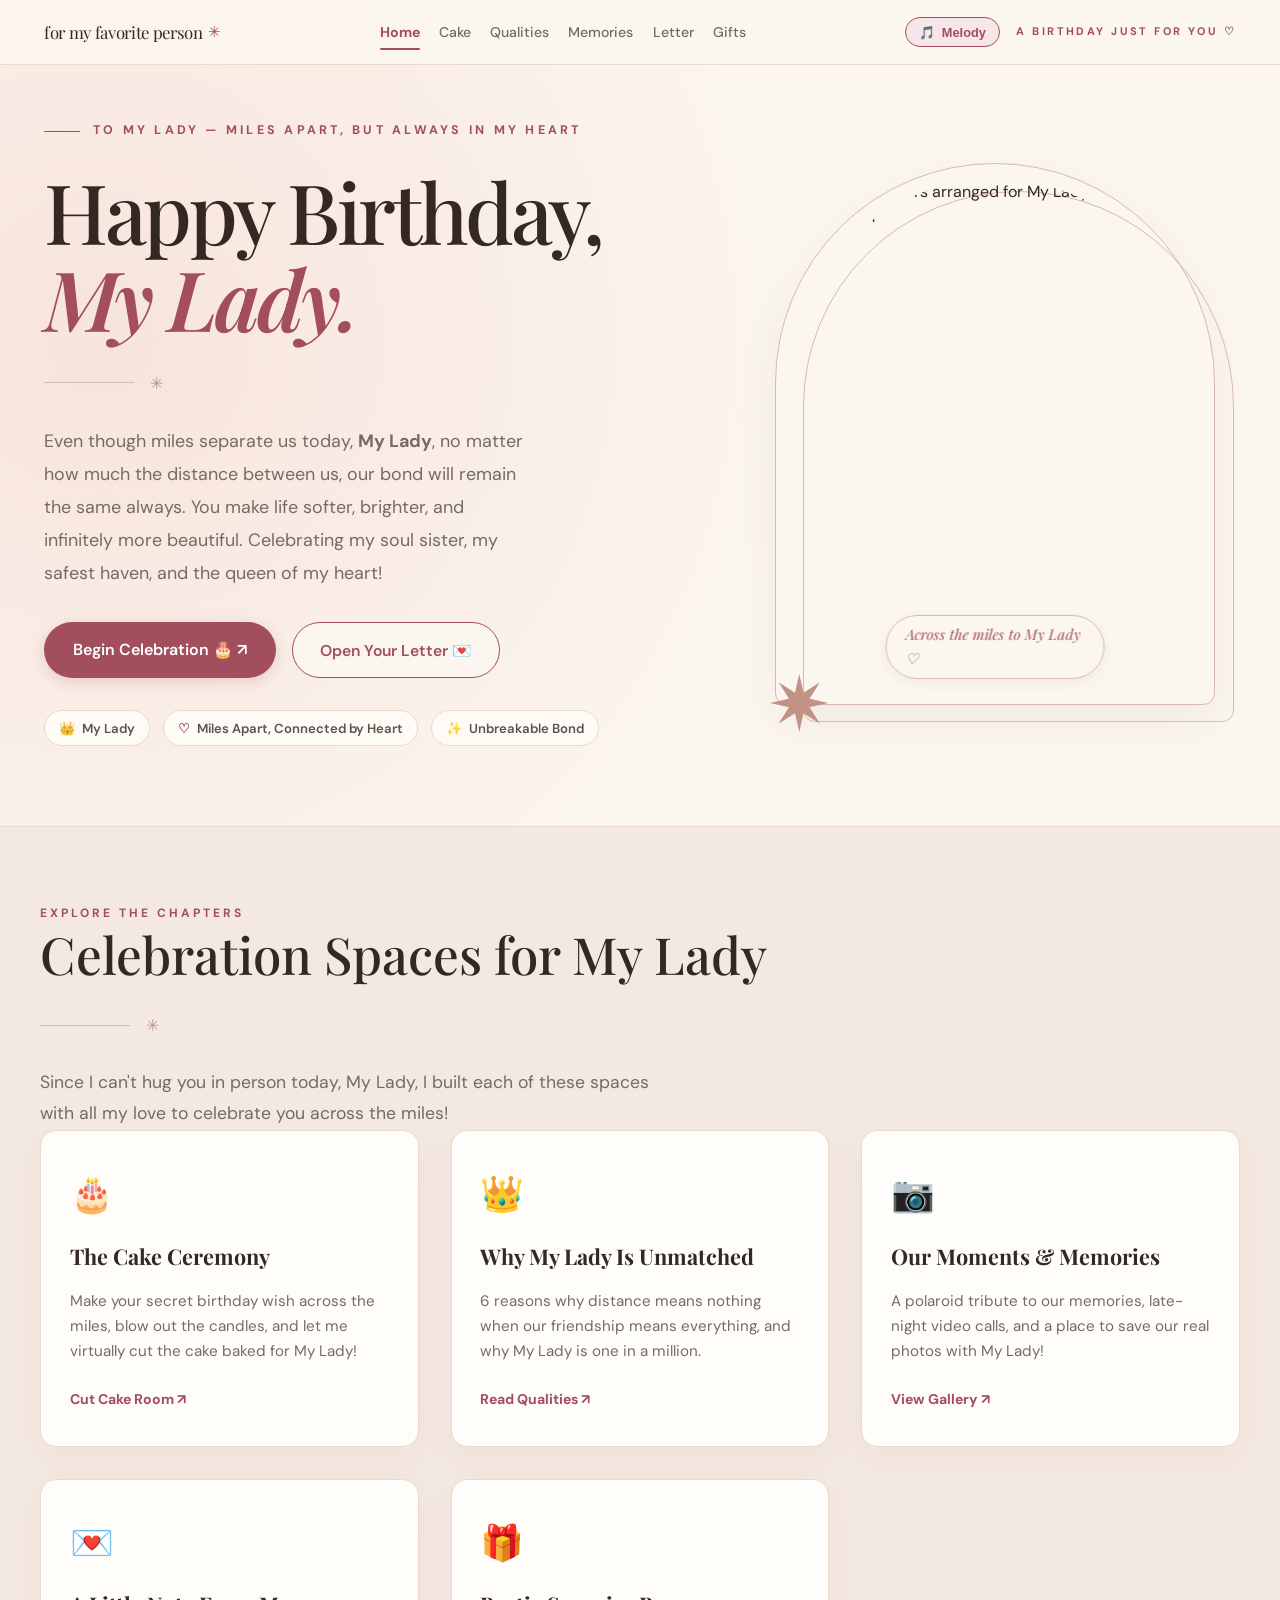
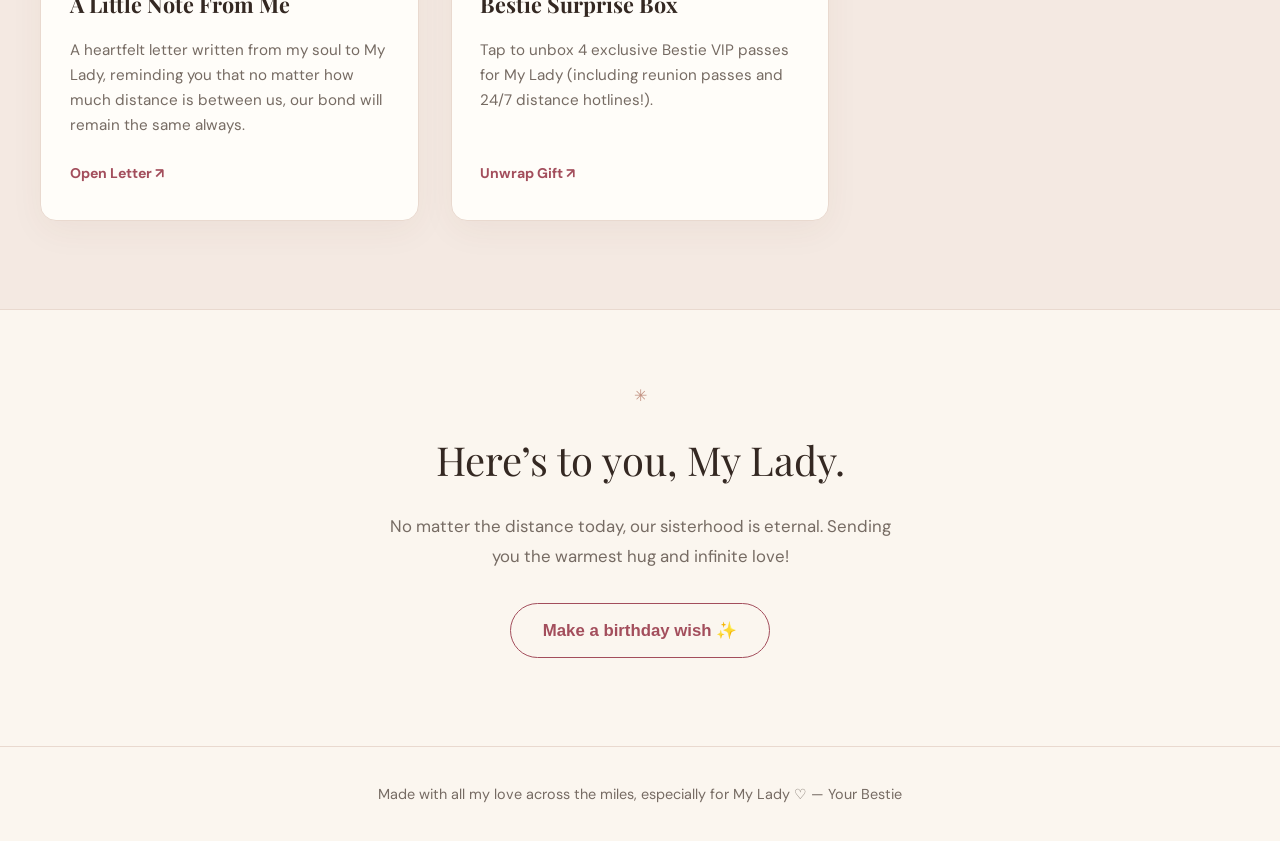
==== commit 47044d18: "Emphasize My Lady and long-distance bestie bond across the website" ====
--- a/index.html
+++ b/index.html
@@ -19,7 +19,7 @@
     <header class="site-header">
       <div class="header-inner">
         <a href="index.html" class="wordmark">
-          <span class="display">from your best friend</span>
+          <span class="display">for my favorite person</span>
           <span class="ornament-inline">✳</span>
         </a>
         
@@ -46,12 +46,12 @@
     </header>
 
     <main>
-      <!-- Hero Section (Girlfriend to Bestie POV) -->
+      <!-- Hero Section (Long Distance Bestie POV for My Lady) -->
       <section class="hero-section" aria-labelledby="hero-title">
         <div class="hero-left">
           <div class="eyebrow-container">
             <span class="eyebrow-line" aria-hidden="true"></span>
-            <p class="hero-eyebrow">To my soul sister & favorite person</p>
+            <p class="hero-eyebrow">To My Lady — miles apart, but always in my heart</p>
           </div>
 
           <h1 id="hero-title" class="display hero-title">
@@ -65,7 +65,7 @@
           </div>
 
           <p class="hero-description">
-            Some people make life feel softer, brighter, and a whole lot more beautiful. You’ve always been that person for me. Celebrating my partner in crime, the queen of elegance, and the most incredible best friend in the entire universe.
+            Even though miles separate us today, <strong>My Lady</strong>, no matter how much the distance between us, our bond will remain the same always. You make life softer, brighter, and infinitely more beautiful. Celebrating my soul sister, my safest haven, and the queen of my heart!
           </p>
 
           <div class="hero-actions">
@@ -81,15 +81,15 @@
           <div class="hero-stats">
             <div class="stat-pill">
               <span class="stat-icon">👑</span>
-              <span class="stat-text">Pure Grace</span>
+              <span class="stat-text">My Lady</span>
             </div>
             <div class="stat-pill">
               <span class="stat-icon">♡</span>
-              <span class="stat-text">Soul Sister</span>
+              <span class="stat-text">Miles Apart, Connected by Heart</span>
             </div>
             <div class="stat-pill">
               <span class="stat-icon">✨</span>
-              <span class="stat-text">My Safe Space</span>
+              <span class="stat-text">Unbreakable Bond</span>
             </div>
           </div>
         </div>
@@ -103,7 +103,7 @@
                 class="hero-photo"
               >
               <div class="photo-badge">
-                <span>For My Lady, with love ♡</span>
+                <span>Across the miles to My Lady ♡</span>
               </div>
             </div>
             <span class="floating-star-ornament" aria-hidden="true">✷</span>
@@ -122,7 +122,7 @@
               <span class="ornament">✳</span>
             </div>
             <p class="section-subtitle">
-              I put together each of these spaces with all my love, inside jokes, and special surprises for you!
+              Since I can't hug you in person today, My Lady, I built each of these spaces with all my love to celebrate you across the miles!
             </p>
           </div>
 
@@ -132,7 +132,7 @@
               <span class="hub-card-icon">🎂</span>
               <h3 class="display hub-card-title">The Cake Ceremony</h3>
               <p class="hub-card-desc">
-                Make your secret birthday wish, blow out the candles, and let me slice the birthday cake baked specially for My Lady!
+                Make your secret birthday wish across the miles, blow out the candles, and let me virtually cut the cake baked for My Lady!
               </p>
               <span class="hub-card-action">Cut Cake Room ↗</span>
             </a>
@@ -140,9 +140,9 @@
             <!-- Room 2 -->
             <a href="reasons.html" class="hub-card">
               <span class="hub-card-icon">👑</span>
-              <h3 class="display hub-card-title">Why You're Unmatched</h3>
-              <p class="hub-card-desc">
-                6 reasons why you are the most irreplaceable best friend and why life would be completely incomplete without you.
+              <h3 class="display hub-card-title">Why My Lady Is Unmatched</h3>
+              <p class="hub-card-desc">
+                6 reasons why distance means nothing when our friendship means everything, and why My Lady is one in a million.
               </p>
               <span class="hub-card-action">Read Qualities ↗</span>
             </a>
@@ -152,7 +152,7 @@
               <span class="hub-card-icon">📷</span>
               <h3 class="display hub-card-title">Our Moments & Memories</h3>
               <p class="hub-card-desc">
-                A polaroid tribute to our friendship and inside jokes — plus a space to upload and save our favorite real pictures!
+                A polaroid tribute to our memories, late-night video calls, and a place to save our real photos with My Lady!
               </p>
               <span class="hub-card-action">View Gallery ↗</span>
             </a>
@@ -162,7 +162,7 @@
               <span class="hub-card-icon">💌</span>
               <h3 class="display hub-card-title">A Little Note From Me</h3>
               <p class="hub-card-desc">
-                A heartfelt letter straight from my soul to yours, thanking you for always holding my hand and listening to all my drama.
+                A heartfelt letter written from my soul to My Lady, reminding you that no matter how much distance is between us, our bond will remain the same always.
               </p>
               <span class="hub-card-action">Open Letter ↗</span>
             </a>
@@ -172,7 +172,7 @@
               <span class="hub-card-icon">🎁</span>
               <h3 class="display hub-card-title">Bestie Surprise Box</h3>
               <p class="hub-card-desc">
-                Tap to unbox 4 exclusive Bestie VIP passes redeemable with me anytime (chai dates, 2 AM venting, and shopping sprees!).
+                Tap to unbox 4 exclusive Bestie VIP passes for My Lady (including reunion passes and 24/7 distance hotlines!).
               </p>
               <span class="hub-card-action">Unwrap Gift ↗</span>
             </a>
@@ -186,7 +186,7 @@
           <span class="ornament text-5xl" aria-hidden="true">✳</span>
           <h2 class="display closing-title">Here’s to you, My Lady.</h2>
           <p class="closing-desc">
-            To more adventures together, endless laughing fits, and a lifetime of sisterhood.
+            No matter the distance today, our sisterhood is eternal. Sending you the warmest hug and infinite love!
           </p>
           <button id="celebrate-button" type="button" class="btn-outline btn-wish-big">
             Make a birthday wish ✨
@@ -198,7 +198,7 @@
     <!-- Footer -->
     <footer class="site-footer">
       <div class="footer-inner">
-        <p class="footer-note">Made with all my love, especially for My Lady ♡ — Your Bestie</p>
+        <p class="footer-note">Made with all my love across the miles, especially for My Lady ♡ — Your Bestie</p>
       </div>
     </footer>
   </div>
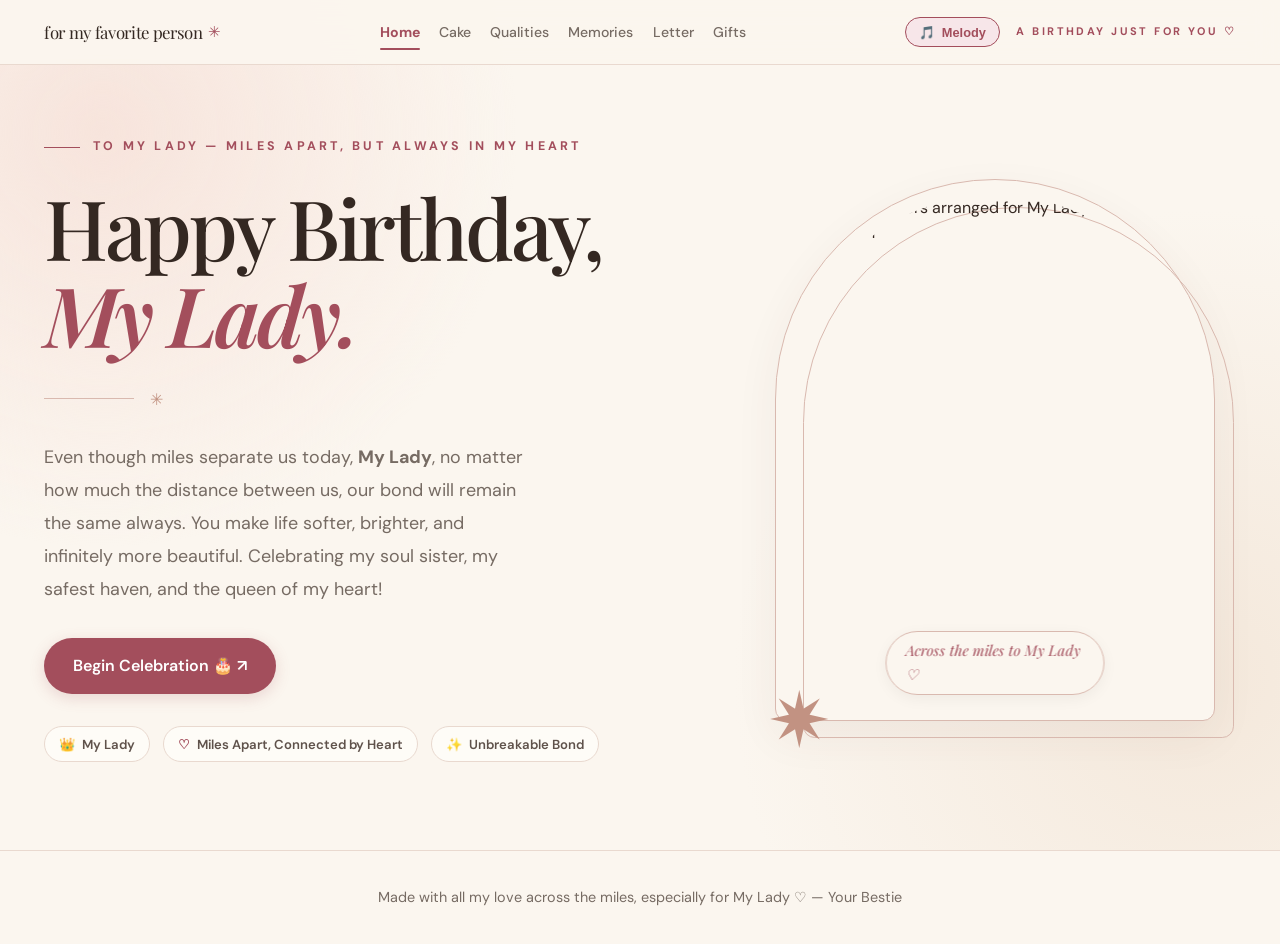
==== commit f5a200cc: "Remove upcoming pages reveal/cards section from home page" ====
--- a/index.html
+++ b/index.html
@@ -72,9 +72,6 @@
             <a href="cake.html" class="btn-primary">
               Begin Celebration 🎂 ↗
             </a>
-            <a href="letter.html" class="btn-outline">
-              Open Your Letter 💌
-            </a>
           </div>
 
           <!-- Feature Highlights / Badges -->
@@ -110,89 +107,6 @@
           </div>
         </div>
       </section>
-
-      <!-- Celebration Chapters Hub -->
-      <section class="hub-section">
-        <div class="section-container">
-          <div class="section-header">
-            <span class="section-kicker">EXPLORE THE CHAPTERS</span>
-            <h2 class="display section-title">Celebration Spaces for My Lady</h2>
-            <div class="divider-ornament">
-              <span class="divider-line"></span>
-              <span class="ornament">✳</span>
-            </div>
-            <p class="section-subtitle">
-              Since I can't hug you in person today, My Lady, I built each of these spaces with all my love to celebrate you across the miles!
-            </p>
-          </div>
-
-          <div class="hub-grid">
-            <!-- Room 1 -->
-            <a href="cake.html" class="hub-card">
-              <span class="hub-card-icon">🎂</span>
-              <h3 class="display hub-card-title">The Cake Ceremony</h3>
-              <p class="hub-card-desc">
-                Make your secret birthday wish across the miles, blow out the candles, and let me virtually cut the cake baked for My Lady!
-              </p>
-              <span class="hub-card-action">Cut Cake Room ↗</span>
-            </a>
-
-            <!-- Room 2 -->
-            <a href="reasons.html" class="hub-card">
-              <span class="hub-card-icon">👑</span>
-              <h3 class="display hub-card-title">Why My Lady Is Unmatched</h3>
-              <p class="hub-card-desc">
-                6 reasons why distance means nothing when our friendship means everything, and why My Lady is one in a million.
-              </p>
-              <span class="hub-card-action">Read Qualities ↗</span>
-            </a>
-
-            <!-- Room 3 -->
-            <a href="gallery.html" class="hub-card">
-              <span class="hub-card-icon">📷</span>
-              <h3 class="display hub-card-title">Our Moments & Memories</h3>
-              <p class="hub-card-desc">
-                A polaroid tribute to our memories, late-night video calls, and a place to save our real photos with My Lady!
-              </p>
-              <span class="hub-card-action">View Gallery ↗</span>
-            </a>
-
-            <!-- Room 4 -->
-            <a href="letter.html" class="hub-card">
-              <span class="hub-card-icon">💌</span>
-              <h3 class="display hub-card-title">A Little Note From Me</h3>
-              <p class="hub-card-desc">
-                A heartfelt letter written from my soul to My Lady, reminding you that no matter how much distance is between us, our bond will remain the same always.
-              </p>
-              <span class="hub-card-action">Open Letter ↗</span>
-            </a>
-
-            <!-- Room 5 -->
-            <a href="gifts.html" class="hub-card">
-              <span class="hub-card-icon">🎁</span>
-              <h3 class="display hub-card-title">Bestie Surprise Box</h3>
-              <p class="hub-card-desc">
-                Tap to unbox 4 exclusive Bestie VIP passes for My Lady (including reunion passes and 24/7 distance hotlines!).
-              </p>
-              <span class="hub-card-action">Unwrap Gift ↗</span>
-            </a>
-          </div>
-        </div>
-      </section>
-
-      <!-- Closing Wish Banner -->
-      <section class="closing-banner">
-        <div class="section-container text-center">
-          <span class="ornament text-5xl" aria-hidden="true">✳</span>
-          <h2 class="display closing-title">Here’s to you, My Lady.</h2>
-          <p class="closing-desc">
-            No matter the distance today, our sisterhood is eternal. Sending you the warmest hug and infinite love!
-          </p>
-          <button id="celebrate-button" type="button" class="btn-outline btn-wish-big">
-            Make a birthday wish ✨
-          </button>
-        </div>
-      </section>
     </main>
 
     <!-- Footer -->
--- a/style.css
+++ b/style.css
@@ -241,11 +241,12 @@
 .hero-section {
   max-width: 1240px;
   margin: 0 auto;
-  padding: 3.5rem 1.5rem 5rem;
+  padding: 4.5rem 1.5rem 5.5rem;
   display: grid;
   grid-template-columns: 1.15fr 0.85fr;
   align-items: center;
   gap: 3.5rem;
+  min-height: calc(85vh - 75px);
 }
 
 .eyebrow-container {
@@ -472,67 +473,7 @@
   pointer-events: none;
 }
 
-/* ==========================================================================
-   Hub / Explore Cards on Home Page
-   ========================================================================== */
-.hub-section {
-  padding: 4.5rem 1.5rem 5.5rem;
-  background: var(--cream-section);
-  border-top: 1px solid var(--line);
-}
-
-.hub-grid {
-  display: grid;
-  grid-template-columns: repeat(auto-fit, minmax(310px, 1fr));
-  gap: 2rem;
-}
-
-.hub-card {
-  background: var(--cream-paper);
-  border: 1px solid var(--line);
-  border-radius: 16px;
-  padding: 2.2rem 1.8rem;
-  display: flex;
-  flex-direction: column;
-  gap: 1rem;
-  text-decoration: none;
-  color: inherit;
-  box-shadow: var(--shadow-subtle);
-  transition: transform 0.3s ease, border-color 0.3s ease, box-shadow 0.3s ease;
-  position: relative;
-}
-
-.hub-card:hover {
-  transform: translateY(-6px);
-  border-color: var(--rose);
-  box-shadow: var(--shadow-card);
-}
-
-.hub-card-icon {
-  font-size: 2.2rem;
-}
-
-.hub-card-title {
-  font-size: 1.35rem;
-  color: var(--ink);
-}
-
-.hub-card-desc {
-  font-size: 0.95rem;
-  color: var(--muted);
-  line-height: 1.65;
-  flex-grow: 1;
-}
-
-.hub-card-action {
-  font-size: 0.88rem;
-  font-weight: 700;
-  color: var(--rose);
-  display: flex;
-  align-items: center;
-  gap: 0.3rem;
-  margin-top: 0.5rem;
-}
+
 
 /* ==========================================================================
    Page Headers for Dedicated Subpages
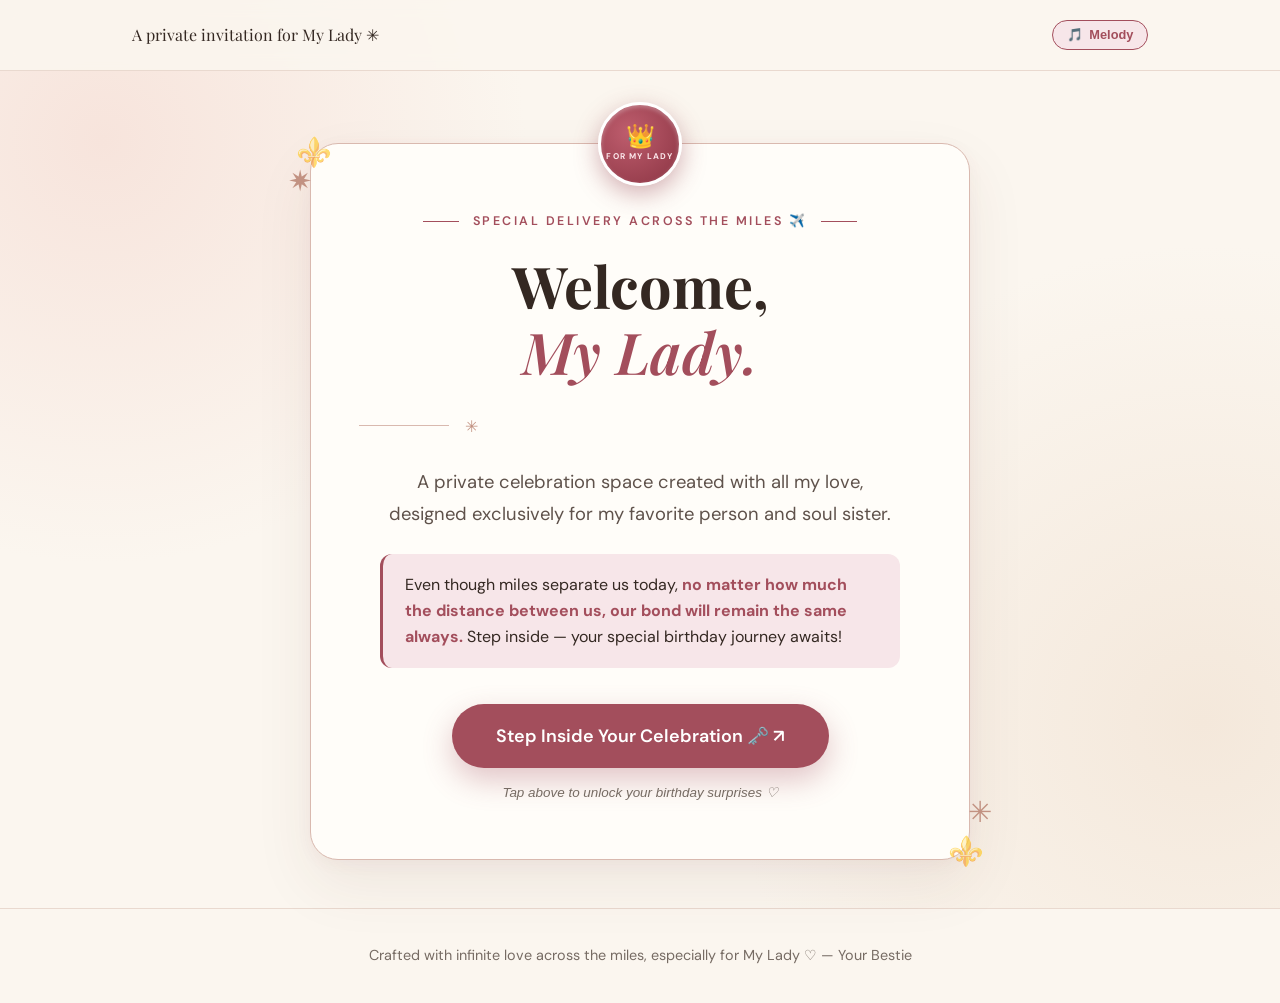
==== commit bc943dcf: "Add royal welcome invitation page and remove preview spoilers from cover" ====
--- a/index.html
+++ b/index.html
@@ -3,7 +3,7 @@
 <head>
   <meta charset="UTF-8">
   <meta name="viewport" content="width=device-width, initial-scale=1.0">
-  <title>Happy Birthday, My Lady ✳</title>
+  <title>Welcome, My Lady ✳ | A Birthday Invitation</title>
   <link rel="preconnect" href="https://fonts.googleapis.com">
   <link rel="preconnect" href="https://fonts.gstatic.com" crossorigin>
   <link href="https://fonts.googleapis.com/css2?family=DM+Sans:ital,wght@0,400;0,500;0,600;0,700;1,400&family=Playfair+Display:ital,wght@0,400;0,500;0,600;0,700;1,400;1,600&family=Great+Vibes&display=swap" rel="stylesheet">
@@ -11,108 +11,78 @@
 </head>
 <body class="page-body">
 
-  <!-- Confetti Canvas -->
   <canvas id="confettiCanvas"></canvas>
 
-  <div class="page-shell">
-    <!-- Header -->
-    <header class="site-header">
-      <div class="header-inner">
-        <a href="index.html" class="wordmark">
-          <span class="display">for my favorite person</span>
-          <span class="ornament-inline">✳</span>
-        </a>
-        
-        <nav class="nav-menu">
-          <a href="index.html" class="active">Home</a>
-          <a href="cake.html">Cake</a>
-          <a href="reasons.html">Qualities</a>
-          <a href="gallery.html">Memories</a>
-          <a href="letter.html">Letter</a>
-          <a href="gifts.html">Gifts</a>
-        </nav>
-
-        <div class="header-actions">
-          <button id="musicToggleBtn" class="btn-music" title="Play Birthday Music" aria-label="Toggle Music">
-            <span id="musicIcon">🎵</span>
-            <span class="music-label">Melody</span>
-            <span class="sound-wave" id="soundWave">
-              <span></span><span></span><span></span><span></span>
-            </span>
-          </button>
-          <span class="header-occasion">A birthday just for you ♡</span>
-        </div>
+  <div class="page-shell welcome-shell">
+    <!-- Top Minimal Bar -->
+    <header class="welcome-header">
+      <div class="welcome-header-inner">
+        <span class="display text-sm tracking-tight text-muted">A private invitation for My Lady ✳</span>
+        <button id="musicToggleBtn" class="btn-music" title="Play Birthday Music" aria-label="Toggle Music">
+          <span id="musicIcon">🎵</span>
+          <span class="music-label">Melody</span>
+          <span class="sound-wave" id="soundWave">
+            <span></span><span></span><span></span><span></span>
+          </span>
+        </button>
       </div>
     </header>
 
-    <main>
-      <!-- Hero Section (Long Distance Bestie POV for My Lady) -->
-      <section class="hero-section" aria-labelledby="hero-title">
-        <div class="hero-left">
-          <div class="eyebrow-container">
-            <span class="eyebrow-line" aria-hidden="true"></span>
-            <p class="hero-eyebrow">To My Lady — miles apart, but always in my heart</p>
+    <!-- Main Welcome Card Container -->
+    <main class="welcome-main">
+      <div class="welcome-card-wrapper">
+        <div class="welcome-ornament-corner top-left">⚜️</div>
+        <div class="welcome-ornament-corner bottom-right">⚜️</div>
+
+        <div class="welcome-card">
+          <!-- Royal Wax Seal -->
+          <div class="welcome-seal">
+            <span class="seal-crown">👑</span>
+            <span class="seal-label">FOR MY LADY</span>
           </div>
 
-          <h1 id="hero-title" class="display hero-title">
-            Happy Birthday, <br>
+          <div class="welcome-kicker-wrap">
+            <span class="eyebrow-line"></span>
+            <p class="welcome-kicker">SPECIAL DELIVERY ACROSS THE MILES ✈️</p>
+            <span class="eyebrow-line"></span>
+          </div>
+
+          <h1 class="display welcome-title">
+            Welcome, <br>
             <span class="highlight-title">My Lady.</span>
           </h1>
 
-          <div class="divider-ornament" aria-hidden="true">
+          <div class="divider-ornament">
             <span class="divider-line"></span>
             <span class="ornament">✳</span>
           </div>
 
-          <p class="hero-description">
-            Even though miles separate us today, <strong>My Lady</strong>, no matter how much the distance between us, our bond will remain the same always. You make life softer, brighter, and infinitely more beautiful. Celebrating my soul sister, my safest haven, and the queen of my heart!
+          <p class="welcome-message">
+            A private celebration space created with all my love, designed exclusively for my favorite person and soul sister.
+          </p>
+          
+          <p class="welcome-sub-message">
+            Even though miles separate us today, <strong>no matter how much the distance between us, our bond will remain the same always.</strong> Step inside — your special birthday journey awaits!
           </p>
 
-          <div class="hero-actions">
-            <a href="cake.html" class="btn-primary">
-              Begin Celebration 🎂 ↗
+          <div class="welcome-action-wrap">
+            <a href="home.html" class="btn-primary welcome-enter-btn">
+              Step Inside Your Celebration 🗝️ ↗
             </a>
-          </div>
-
-          <!-- Feature Highlights / Badges -->
-          <div class="hero-stats">
-            <div class="stat-pill">
-              <span class="stat-icon">👑</span>
-              <span class="stat-text">My Lady</span>
-            </div>
-            <div class="stat-pill">
-              <span class="stat-icon">♡</span>
-              <span class="stat-text">Miles Apart, Connected by Heart</span>
-            </div>
-            <div class="stat-pill">
-              <span class="stat-icon">✨</span>
-              <span class="stat-text">Unbreakable Bond</span>
-            </div>
+            <span class="welcome-hint">Tap above to unlock your birthday surprises ♡</span>
           </div>
         </div>
 
-        <div class="hero-right">
-          <div class="photo-frame-container">
-            <div class="photo-frame">
-              <img 
-                src="https://images.pexels.com/photos/931177/pexels-photo-931177.jpeg?auto=compress&cs=tinysrgb&w=1280" 
-                alt="Soft pink flowers arranged for My Lady's birthday celebration" 
-                class="hero-photo"
-              >
-              <div class="photo-badge">
-                <span>Across the miles to My Lady ♡</span>
-              </div>
-            </div>
-            <span class="floating-star-ornament" aria-hidden="true">✷</span>
-          </div>
-        </div>
-      </section>
+        <!-- Floating Decorative Stars -->
+        <span class="floating-star-welcome star-1" aria-hidden="true">✷</span>
+        <span class="floating-star-welcome star-2" aria-hidden="true">✳</span>
+      </div>
     </main>
 
     <!-- Footer -->
     <footer class="site-footer">
       <div class="footer-inner">
-        <p class="footer-note">Made with all my love across the miles, especially for My Lady ♡ — Your Bestie</p>
+        <p class="footer-note">Crafted with infinite love across the miles, especially for My Lady ♡ — Your Bestie</p>
       </div>
     </footer>
   </div>
--- a/style.css
+++ b/style.css
@@ -1655,3 +1655,241 @@
     scroll-behavior: auto !important;
   }
 }
+
+/* ==========================================================================
+   Welcome Invitation Page (index.html)
+   ========================================================================== */
+
+.welcome-shell {
+  min-height: 100vh;
+  display: flex;
+  flex-direction: column;
+  justify-content: space-between;
+}
+
+.welcome-header {
+  width: 100%;
+  border-bottom: 1px solid var(--line);
+  background: rgba(251, 246, 239, 0.85);
+  backdrop-filter: blur(10px);
+  position: relative;
+  z-index: 10;
+}
+
+.welcome-header-inner {
+  max-width: 1080px;
+  margin: 0 auto;
+  padding: 1.25rem 2rem;
+  display: flex;
+  justify-content: space-between;
+  align-items: center;
+}
+
+.welcome-main {
+  flex: 1;
+  display: flex;
+  align-items: center;
+  justify-content: center;
+  padding: 4.5rem 1.5rem 3rem;
+  position: relative;
+  z-index: 2;
+}
+
+.welcome-card-wrapper {
+  position: relative;
+  max-width: 660px;
+  width: 100%;
+}
+
+.welcome-ornament-corner {
+  position: absolute;
+  font-size: 1.8rem;
+  color: var(--ornament-gold);
+  opacity: 0.6;
+  user-select: none;
+  pointer-events: none;
+  z-index: 3;
+}
+
+.welcome-ornament-corner.top-left {
+  top: -14px;
+  left: -14px;
+}
+
+.welcome-ornament-corner.bottom-right {
+  bottom: -14px;
+  right: -14px;
+}
+
+.welcome-card {
+  background: var(--cream-paper);
+  border: 1px solid var(--line-strong);
+  border-radius: 28px;
+  padding: 4.25rem 3rem 3.5rem;
+  text-align: center;
+  box-shadow: 0 25px 60px rgba(84, 53, 44, 0.08), 0 4px 16px rgba(163, 78, 92, 0.05);
+  position: relative;
+  transition: transform 0.3s ease, box-shadow 0.3s ease;
+}
+
+.welcome-seal {
+  position: absolute;
+  top: -42px;
+  left: 50%;
+  transform: translateX(-50%);
+  width: 84px;
+  height: 84px;
+  border-radius: 50%;
+  background: radial-gradient(circle at 35% 35%, #be5d6d, #8b3443);
+  border: 3px solid #fff;
+  box-shadow: 0 8px 24px rgba(139, 52, 67, 0.38), inset 0 2px 4px rgba(255, 255, 255, 0.3);
+  display: flex;
+  flex-direction: column;
+  align-items: center;
+  justify-content: center;
+  color: #fff;
+  z-index: 4;
+  animation: pulseGentle 3s ease-in-out infinite;
+}
+
+.seal-crown {
+  font-size: 1.45rem;
+  line-height: 1;
+  margin-bottom: 2px;
+}
+
+.seal-label {
+  font-size: 0.52rem;
+  font-weight: 700;
+  letter-spacing: 1.2px;
+  text-transform: uppercase;
+  color: #fce7eb;
+}
+
+.welcome-kicker-wrap {
+  display: flex;
+  align-items: center;
+  justify-content: center;
+  gap: 0.85rem;
+  margin-bottom: 1.25rem;
+}
+
+.welcome-kicker {
+  font-size: 0.78rem;
+  font-weight: 600;
+  letter-spacing: 2.5px;
+  color: var(--rose);
+  text-transform: uppercase;
+  margin: 0;
+}
+
+.welcome-title {
+  font-size: clamp(2.3rem, 5.5vw, 3.6rem);
+  line-height: 1.15;
+  color: var(--ink);
+  margin-bottom: 1.25rem;
+}
+
+.welcome-message {
+  font-size: 1.15rem;
+  line-height: 1.7;
+  color: var(--muted-dark);
+  max-width: 520px;
+  margin: 0 auto 1.5rem;
+}
+
+.welcome-sub-message {
+  font-size: 1rem;
+  line-height: 1.65;
+  color: var(--ink);
+  max-width: 520px;
+  margin: 0 auto 2.25rem;
+  padding: 1.1rem 1.4rem;
+  background: var(--rose-soft);
+  border-left: 3px solid var(--rose);
+  border-radius: 12px;
+  text-align: left;
+}
+
+.welcome-sub-message strong {
+  color: var(--rose);
+}
+
+.welcome-action-wrap {
+  display: flex;
+  flex-direction: column;
+  align-items: center;
+  gap: 0.85rem;
+}
+
+.welcome-enter-btn {
+  font-size: 1.12rem;
+  font-weight: 600;
+  padding: 1.1rem 2.75rem;
+  border-radius: 999px;
+  box-shadow: 0 12px 30px rgba(163, 78, 92, 0.32);
+  transition: all 0.3s cubic-bezier(0.16, 1, 0.3, 1);
+  display: inline-flex;
+  align-items: center;
+  gap: 0.5rem;
+}
+
+.welcome-enter-btn:hover {
+  transform: translateY(-2px) scale(1.02);
+  box-shadow: 0 18px 40px rgba(163, 78, 92, 0.42);
+}
+
+.welcome-hint {
+  font-size: 0.84rem;
+  color: var(--muted);
+  font-style: italic;
+}
+
+.floating-star-welcome {
+  position: absolute;
+  font-size: 1.8rem;
+  color: var(--ornament-gold);
+  pointer-events: none;
+  user-select: none;
+  animation: floatGentle 4s ease-in-out infinite;
+}
+
+.floating-star-welcome.star-1 {
+  top: 15px;
+  left: -22px;
+  animation-delay: 0s;
+}
+
+.floating-star-welcome.star-2 {
+  bottom: 25px;
+  right: -22px;
+  animation-delay: 2s;
+}
+
+@keyframes pulseGentle {
+  0%, 100% {
+    transform: translateX(-50%) scale(1);
+    box-shadow: 0 8px 24px rgba(139, 52, 67, 0.38);
+  }
+  50% {
+    transform: translateX(-50%) scale(1.04);
+    box-shadow: 0 12px 30px rgba(139, 52, 67, 0.48);
+  }
+}
+
+@media (max-width: 640px) {
+  .welcome-card {
+    padding: 3.5rem 1.5rem 2.5rem;
+    border-radius: 20px;
+  }
+  .welcome-ornament-corner {
+    display: none;
+  }
+  .floating-star-welcome {
+    display: none;
+  }
+  .welcome-enter-btn {
+    width: 100%;
+    justify-content: center;
+  }
+}
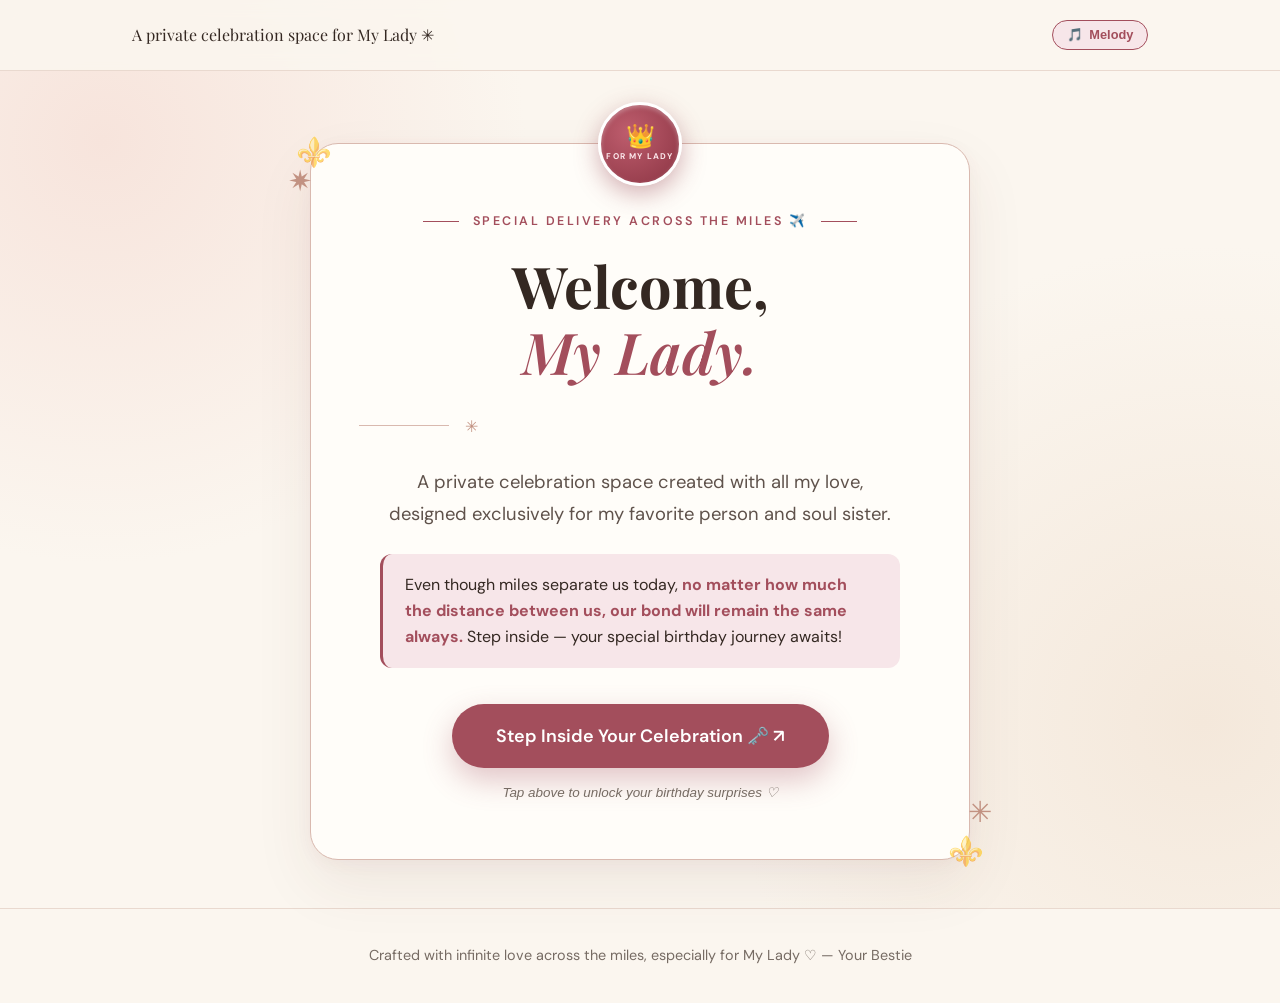
==== commit 2f863d1b: "Update title and WhatsApp Open Graph tags to Happy Birthday My Lady celebration" ====
--- a/index.html
+++ b/index.html
@@ -3,7 +3,20 @@
 <head>
   <meta charset="UTF-8">
   <meta name="viewport" content="width=device-width, initial-scale=1.0">
-  <title>Welcome, My Lady ✳ | A Birthday Invitation</title>
+  <meta name="view-transition" content="same-origin">
+  <title>Happy Birthday, My Lady ✳ | A Celebration Just For You ♡</title>
+
+  <!-- Open Graph / WhatsApp Preview Meta Tags -->
+  <meta name="description" content="A special birthday celebration across the miles, crafted with all my love for My Lady ♡ — No matter how much distance between us, our bond will remain the same always.">
+  <meta property="og:title" content="Happy Birthday, My Lady ✳">
+  <meta property="og:description" content="A special birthday celebration across the miles, crafted with all my love for My Lady ♡">
+  <meta property="og:image" content="https://shubh-source.github.io/my-lady-birthday/public/pics/1.jpeg">
+  <meta property="og:url" content="https://shubh-source.github.io/my-lady-birthday/">
+  <meta property="og:type" content="website">
+  <meta name="twitter:card" content="summary_large_image">
+  <meta name="twitter:title" content="Happy Birthday, My Lady ✳">
+  <meta name="twitter:description" content="A special birthday celebration across the miles, crafted with all my love for My Lady ♡">
+  <meta name="twitter:image" content="https://shubh-source.github.io/my-lady-birthday/public/pics/1.jpeg">
   <link rel="preconnect" href="https://fonts.googleapis.com">
   <link rel="preconnect" href="https://fonts.gstatic.com" crossorigin>
   <link href="https://fonts.googleapis.com/css2?family=DM+Sans:ital,wght@0,400;0,500;0,600;0,700;1,400&family=Playfair+Display:ital,wght@0,400;0,500;0,600;0,700;1,400;1,600&family=Great+Vibes&display=swap" rel="stylesheet">
@@ -17,7 +30,7 @@
     <!-- Top Minimal Bar -->
     <header class="welcome-header">
       <div class="welcome-header-inner">
-        <span class="display text-sm tracking-tight text-muted">A private invitation for My Lady ✳</span>
+        <span class="display text-sm tracking-tight text-muted">A private celebration space for My Lady ✳</span>
         <button id="musicToggleBtn" class="btn-music" title="Play Birthday Music" aria-label="Toggle Music">
           <span id="musicIcon">🎵</span>
           <span class="music-label">Melody</span>
--- a/style.css
+++ b/style.css
@@ -49,6 +49,43 @@
   line-height: 1.6;
 }
 
+/* ==========================================================================
+   Smooth Page Transitions
+   ========================================================================== */
+@view-transition {
+  navigation: auto;
+}
+
+::view-transition-old(root) {
+  animation: 0.28s ease-out both pageFadeOut;
+}
+
+::view-transition-new(root) {
+  animation: 0.32s cubic-bezier(0.16, 1, 0.3, 1) both pageFadeIn;
+}
+
+@keyframes pageFadeOut {
+  from {
+    opacity: 1;
+    transform: translateY(0);
+  }
+  to {
+    opacity: 0;
+    transform: translateY(-8px);
+  }
+}
+
+@keyframes pageFadeIn {
+  from {
+    opacity: 0;
+    transform: translateY(8px);
+  }
+  to {
+    opacity: 1;
+    transform: translateY(0);
+  }
+}
+
 .page-shell {
   width: 100%;
   min-height: 100vh;
@@ -58,6 +95,31 @@
   position: relative;
   display: flex;
   flex-direction: column;
+  opacity: 1;
+  transform: translateY(0);
+  transition: opacity 0.26s cubic-bezier(0.16, 1, 0.3, 1), transform 0.26s cubic-bezier(0.16, 1, 0.3, 1), filter 0.26s ease;
+  will-change: opacity, transform;
+}
+
+body.page-transitioning .page-shell {
+  opacity: 0 !important;
+  transform: translateY(-8px) scale(0.995) !important;
+  filter: blur(1.5px) !important;
+}
+
+body.page-entering .page-shell {
+  animation: pageSoftEnter 0.35s cubic-bezier(0.16, 1, 0.3, 1) forwards;
+}
+
+@keyframes pageSoftEnter {
+  0% {
+    opacity: 0;
+    transform: translateY(8px);
+  }
+  100% {
+    opacity: 1;
+    transform: translateY(0);
+  }
 }
 
 /* Typography Helpers */
@@ -608,6 +670,17 @@
   flex-direction: column;
   align-items: center;
   width: 300px;
+  transition: transform 0.6s cubic-bezier(0.16, 1, 0.3, 1);
+}
+
+.cake-plate.cake-is-cut {
+  transform: translateX(-42px);
+}
+
+@media (max-width: 640px) {
+  .cake-plate.cake-is-cut {
+    transform: translateX(-30px);
+  }
 }
 
 .cake-plate::after {
@@ -625,7 +698,56 @@
   position: relative;
   border-radius: 8px 8px 6px 6px;
   box-shadow: inset 0 2px 4px rgba(255, 255, 255, 0.5), 0 6px 15px rgba(103, 58, 49, 0.12);
-  transition: all 0.3s ease;
+  transition: clip-path 0.5s cubic-bezier(0.16, 1, 0.3, 1), transform 0.4s ease;
+}
+
+.cake-plate.cake-is-cut .tier-top {
+  clip-path: polygon(0% 0%, 78% 0%, 74% 100%, 0% 100%);
+}
+
+.cake-plate.cake-is-cut .tier-middle {
+  clip-path: polygon(0% 0%, 80% 0%, 76% 100%, 0% 100%);
+}
+
+.cake-plate.cake-is-cut .tier-bottom {
+  clip-path: polygon(0% 0%, 81% 0%, 77% 100%, 0% 100%);
+}
+
+/* Beautiful sliced interior cross-section showing cream, sponge and fruit layers */
+.cake-plate.cake-is-cut::before {
+  content: '';
+  position: absolute;
+  top: 15px;
+  right: 48px;
+  width: 22px;
+  height: 225px;
+  background: repeating-linear-gradient(
+    180deg,
+    #fffdf9 0px,
+    #fffdf9 7px,
+    #eed4c4 7px,
+    #eed4c4 16px,
+    #a34e5c 16px,
+    #a34e5c 23px,
+    #fffdf9 23px,
+    #fffdf9 30px
+  );
+  border-left: 2px solid rgba(163, 78, 92, 0.8);
+  box-shadow: inset 3px 0 6px rgba(70, 30, 20, 0.4);
+  border-radius: 3px;
+  z-index: 6;
+  animation: cutWedgeReveal 0.45s ease-out forwards;
+}
+
+@keyframes cutWedgeReveal {
+  from {
+    opacity: 0;
+    transform: scaleY(0);
+  }
+  to {
+    opacity: 1;
+    transform: scaleY(1);
+  }
 }
 
 .tier-top {
@@ -721,6 +843,7 @@
 }
 
 .candle {
+  position: relative;
   display: flex;
   flex-direction: column;
   align-items: center;
@@ -733,14 +856,16 @@
 }
 
 .flame {
-  width: 13px;
-  height: 20px;
+  width: 14px;
+  height: 22px;
   background: radial-gradient(ellipse at bottom, #fff 0%, #ffdf79 30%, #e06045 80%);
   border-radius: 50% 50% 20% 20% / 60% 60% 40% 40%;
   box-shadow: 0 0 14px #ffdf79, 0 0 24px #e06045;
   animation: flameFlicker 0.4s infinite alternate ease-in-out;
   transform-origin: bottom center;
-  transition: opacity 0.4s ease, transform 0.4s ease;
+  transition: opacity 0.3s ease, transform 0.3s ease;
+  position: relative;
+  z-index: 2;
 }
 
 @keyframes flameFlicker {
@@ -748,10 +873,49 @@
   100% { transform: scale(1.15) rotate(3deg); opacity: 1; }
 }
 
+/* Extinguished flame state: forcefully stop animation, hide glow and flame */
 .candle.blown-out .flame {
+  animation: none !important;
+  opacity: 0 !important;
+  visibility: hidden !important;
+  transform: scale(0) translateY(-6px) !important;
+  box-shadow: none !important;
+  pointer-events: none !important;
+}
+
+/* Smoke effect that drifts upward when blown out */
+.candle .smoke {
+  position: absolute;
+  top: -6px;
+  left: 50%;
+  transform: translateX(-50%);
+  width: 9px;
+  height: 9px;
+  border-radius: 50%;
+  background: rgba(160, 150, 140, 0.7);
   opacity: 0;
-  transform: scale(0.1);
   pointer-events: none;
+  filter: blur(2px);
+  z-index: 5;
+}
+
+.candle.blown-out .smoke {
+  animation: smokeRise 1.5s ease-out forwards;
+}
+
+@keyframes smokeRise {
+  0% {
+    opacity: 0.85;
+    transform: translateX(-50%) translateY(0) scale(1);
+  }
+  40% {
+    opacity: 0.6;
+    transform: translateX(-65%) translateY(-22px) scale(2.2);
+  }
+  100% {
+    opacity: 0;
+    transform: translateX(-40%) translateY(-50px) scale(3.8);
+  }
 }
 
 .wick {
@@ -769,56 +933,166 @@
 
 .knife-element {
   position: absolute;
-  top: 40px;
-  right: 20px;
-  font-size: 3rem;
+  top: 0px;
+  right: 50px;
+  font-size: 3.4rem;
   opacity: 0;
-  transform: rotate(-45deg) scale(0.8);
-  transition: all 0.6s cubic-bezier(0.175, 0.885, 0.32, 1.275);
+  transform: rotate(-45deg) scale(0.9);
   pointer-events: none;
-  z-index: 10;
+  z-index: 30;
 }
 
 .knife-element.cutting {
+  animation: knifeSliceThrough 0.85s cubic-bezier(0.25, 1, 0.5, 1) forwards;
+}
+
+@keyframes knifeSliceThrough {
+  0% {
+    opacity: 0;
+    top: -30px;
+    right: 20px;
+    transform: rotate(-60deg) scale(0.9);
+  }
+  25% {
+    opacity: 1;
+    top: 35px;
+    right: 55px;
+    transform: rotate(-35deg) scale(1.15);
+  }
+  60% {
+    opacity: 1;
+    top: 130px;
+    right: 70px;
+    transform: rotate(5deg) scale(1.25);
+  }
+  85% {
+    opacity: 1;
+    top: 215px;
+    right: 80px;
+    transform: rotate(20deg) scale(1.15);
+  }
+  100% {
+    opacity: 0;
+    top: 245px;
+    right: 90px;
+    transform: rotate(35deg) scale(0.8);
+  }
+}
+
+/* Real 3D Served Cake Slice on Dessert Saucer */
+.served-slice {
+  position: absolute;
+  bottom: 8px;
+  right: 0px;
+  display: flex;
+  flex-direction: column;
+  align-items: center;
+  opacity: 0;
+  transform: translateX(-40px) scale(0.3);
+  pointer-events: none;
+  transition: all 0.75s cubic-bezier(0.175, 0.885, 0.32, 1.275);
+  z-index: 25;
+}
+
+.cake-display.cake-is-cut .served-slice {
   opacity: 1;
-  top: 110px;
-  right: 120px;
-  transform: rotate(25deg) scale(1.1);
-}
-
-.cake-slice {
-  position: absolute;
-  bottom: 15px;
-  left: 50%;
-  transform: translateX(-50%) scale(0);
-  opacity: 0;
+  transform: translateX(0) scale(1);
+  pointer-events: auto;
+}
+
+.slice-3d {
+  position: relative;
+  width: 78px;
+  display: flex;
+  flex-direction: column;
+  align-items: center;
+  filter: drop-shadow(0 10px 18px rgba(103, 58, 49, 0.22));
+  animation: floatSlice 3s infinite ease-in-out;
+}
+
+@keyframes floatSlice {
+  0%, 100% { transform: translateY(0); }
+  50% { transform: translateY(-4px); }
+}
+
+.slice-strawberry {
+  font-size: 1.6rem;
+  margin-bottom: -6px;
+  z-index: 5;
+  filter: drop-shadow(0 2px 4px rgba(0, 0, 0, 0.2));
+}
+
+.slice-layer {
+  width: 100%;
+  border-radius: 4px;
+}
+
+.slice-layer.layer-top {
+  height: 24px;
+  width: 54px;
+  background: linear-gradient(180deg, #f7d6dc 0%, #e8a7b3 100%);
+  border-bottom: 2px solid #fffdf9;
+}
+
+.slice-layer.layer-mid {
+  height: 26px;
+  width: 66px;
+  background: linear-gradient(180deg, #fceddb 0%, #f1cfb3 100%);
+  border-bottom: 2px solid #fffdf9;
+}
+
+.slice-layer.layer-bot {
+  height: 28px;
+  width: 78px;
+  background: linear-gradient(180deg, #d9a291 0%, #a34e5c 100%);
+  border-radius: 2px 2px 6px 6px;
+}
+
+.slice-saucer {
+  width: 118px;
+  height: 20px;
+  background: radial-gradient(ellipse at center, #fffdf9 0%, #f4e4d5 70%, #d8b79d 100%);
+  border-radius: 50%;
+  border: 1px solid var(--ornament-gold);
+  margin-top: -6px;
+  box-shadow: 0 6px 16px rgba(103, 58, 49, 0.2);
+  display: flex;
+  justify-content: flex-end;
+  align-items: center;
+  padding-right: 10px;
+}
+
+.fork-icon {
+  font-size: 1.05rem;
+  transform: rotate(30deg);
+  filter: drop-shadow(0 1px 2px rgba(0,0,0,0.2));
+}
+
+.slice-note-card {
+  margin-top: 0.65rem;
   background: var(--cream-paper);
   border: 1px solid var(--rose);
-  border-radius: 9999px;
-  padding: 0.6rem 1.4rem;
-  box-shadow: var(--shadow-card);
-  display: flex;
-  align-items: center;
-  gap: 0.6rem;
-  z-index: 20;
-  transition: all 0.5s cubic-bezier(0.175, 0.885, 0.32, 1.275);
-}
-
-.cake-slice.served {
-  transform: translateX(-50%) scale(1);
-  opacity: 1;
-}
-
-.slice-emoji {
-  font-size: 1.4rem;
-}
-
-.slice-note {
-  font-size: 0.9rem;
+  border-radius: 999px;
+  padding: 0.4rem 1rem;
+  box-shadow: 0 6px 20px rgba(163, 78, 92, 0.18);
+  display: flex;
+  flex-direction: column;
+  align-items: center;
+  text-align: center;
+  white-space: nowrap;
+}
+
+.slice-title {
+  font-size: 0.86rem;
   font-family: var(--font-serif);
+  font-weight: 700;
+  color: var(--rose);
+}
+
+.slice-sub {
+  font-size: 0.7rem;
+  color: var(--muted);
   font-style: italic;
-  font-weight: 600;
-  color: var(--rose);
 }
 
 .cake-controls {
@@ -839,11 +1113,84 @@
   transition: all 0.3s ease;
 }
 
+.blow-meter-wrap {
+  display: flex;
+  align-items: center;
+  gap: 0.75rem;
+  background: var(--cream-paper);
+  border: 1px solid var(--line-strong);
+  border-radius: 999px;
+  padding: 0.45rem 1rem;
+  box-shadow: 0 4px 12px rgba(84, 53, 44, 0.05);
+  animation: fadeIn 0.3s ease;
+  width: 100%;
+  max-width: 380px;
+}
+
+.blow-meter-label {
+  font-size: 0.82rem;
+  font-weight: 600;
+  color: var(--rose);
+  white-space: nowrap;
+}
+
+.blow-meter-track {
+  flex: 1;
+  height: 10px;
+  background: var(--rose-soft);
+  border-radius: 999px;
+  overflow: hidden;
+  position: relative;
+}
+
+.blow-meter-bar {
+  height: 100%;
+  width: 0%;
+  background: linear-gradient(90deg, #d9828f, var(--rose));
+  border-radius: 999px;
+  transition: width 0.08s ease-out;
+}
+
 .cake-btn-row {
   display: flex;
   align-items: center;
-  gap: 1rem;
+  gap: 0.85rem;
   flex-wrap: wrap;
+}
+
+.btn-mic-blow {
+  background: linear-gradient(135deg, var(--rose), #7e2d3b);
+  color: #fff;
+  border: 1px solid rgba(255, 255, 255, 0.2);
+  box-shadow: 0 8px 20px rgba(163, 78, 92, 0.35);
+  transition: all 0.3s cubic-bezier(0.16, 1, 0.3, 1);
+  display: inline-flex;
+  align-items: center;
+  gap: 0.5rem;
+}
+
+.btn-mic-blow:hover:not(:disabled) {
+  background: linear-gradient(135deg, #b54759, #8f3342);
+  transform: translateY(-2px);
+  box-shadow: 0 12px 25px rgba(163, 78, 92, 0.45);
+}
+
+.btn-mic-blow.listening {
+  background: linear-gradient(135deg, #c0392b, #e74c3c) !important;
+  color: #fff !important;
+  animation: micPulse 1.1s infinite alternate ease-in-out;
+  box-shadow: 0 0 20px rgba(231, 76, 60, 0.6) !important;
+}
+
+@keyframes micPulse {
+  0% {
+    transform: scale(1);
+    box-shadow: 0 0 10px rgba(231, 76, 60, 0.4);
+  }
+  100% {
+    transform: scale(1.04);
+    box-shadow: 0 0 26px rgba(231, 76, 60, 0.8);
+  }
 }
 
 .melody-box {
@@ -1091,6 +1438,94 @@
 }
 
 /* ==========================================================================
+   Video Memories Reel
+   ========================================================================== */
+.video-memories-section {
+  margin-top: 4.5rem;
+  padding-top: 3.5rem;
+  border-top: 1px solid var(--line);
+}
+
+.video-section-header {
+  display: flex;
+  align-items: center;
+  justify-content: center;
+  gap: 1rem;
+  margin-bottom: 0.5rem;
+}
+
+.video-section-title {
+  font-size: clamp(1.8rem, 4vw, 2.4rem);
+  color: var(--ink);
+  text-align: center;
+}
+
+.video-section-desc {
+  text-align: center;
+  color: var(--muted);
+  font-size: 1rem;
+  max-width: 600px;
+  margin: 0 auto 2.5rem;
+  font-style: italic;
+}
+
+.video-grid {
+  display: grid;
+  grid-template-columns: repeat(auto-fit, minmax(280px, 1fr));
+  gap: 2rem;
+}
+
+.video-card {
+  background: var(--cream-paper);
+  border: 1px solid var(--line);
+  border-radius: 16px;
+  overflow: hidden;
+  box-shadow: 0 10px 30px rgba(103, 58, 49, 0.08);
+  transition: transform 0.3s ease, box-shadow 0.3s ease, border-color 0.3s ease;
+  display: flex;
+  flex-direction: column;
+}
+
+.video-card:hover {
+  transform: translateY(-5px);
+  box-shadow: 0 16px 38px rgba(103, 58, 49, 0.14);
+  border-color: var(--line-strong);
+}
+
+.video-wrapper {
+  width: 100%;
+  aspect-ratio: 9/16;
+  max-height: 480px;
+  background: #000;
+  position: relative;
+  overflow: hidden;
+}
+
+.video-wrapper video {
+  width: 100%;
+  height: 100%;
+  object-fit: cover;
+  display: block;
+}
+
+.video-caption {
+  padding: 1.25rem 1.4rem;
+  background: var(--cream-paper);
+}
+
+.video-title {
+  font-size: 1.15rem;
+  color: var(--ink);
+  margin-bottom: 0.35rem;
+}
+
+.video-note {
+  font-size: 0.88rem;
+  font-style: italic;
+  color: var(--muted);
+}
+
+/* ==========================================================================
    Editorial Letter Card
    ========================================================================== */
 .letter-card {
